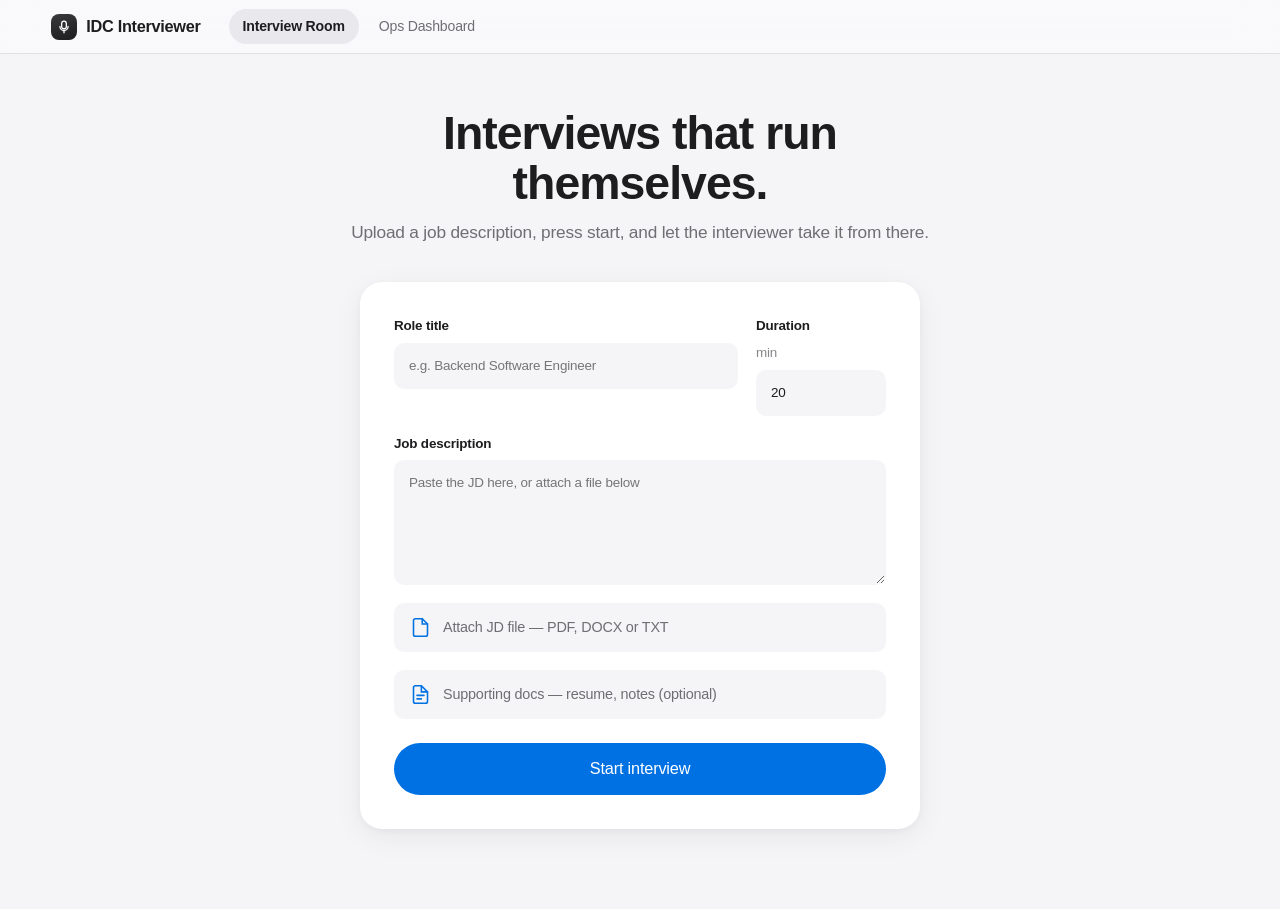
==== static/index.html @ 4713e6f6 "Initial commit: InterviewOS technical interviewing agent" ====
<!DOCTYPE html>
<html lang="en">
<head>
<meta charset="utf-8">
<meta name="viewport" content="width=device-width, initial-scale=1">
<title>IDC Interviewer — Interview Room</title>
<link rel="stylesheet" href="/static/theme.css?v=3">
<link rel="stylesheet" href="/static/call.css?v=1">
<style>
  main { display: flex; flex-direction: column; align-items: center; padding: clamp(28px, 6vh, 64px) 20px 80px; }

  /* ---------- setup ---------- */
  .hero { text-align: center; max-width: 640px; margin-bottom: 36px; }
  .hero h1 { margin-bottom: 12px; }
  .hero p { color: var(--text-2); font-size: 1.08rem; line-height: 1.5; }

  .card {
    width: 100%; max-width: 560px;
    background: var(--surface);
    border-radius: var(--radius-lg);
    box-shadow: var(--shadow-2);
    padding: 34px;
  }
  form { display: flex; flex-direction: column; gap: 18px; }
  label.field { display: flex; flex-direction: column; gap: 7px; font-size: .84rem; font-weight: 600; color: var(--text); }
  .field .hint { font-weight: 400; color: var(--text-3); }
  .field input[type="text"], .field input[type="number"], .field textarea {
    background: var(--fill); border: 1px solid transparent; border-radius: var(--radius-sm);
    color: var(--text); padding: 12px 14px; min-height: 46px; font-weight: 400;
    transition: background .2s var(--ease), border-color .2s var(--ease), box-shadow .2s var(--ease);
  }
  .field textarea { resize: vertical; }
  .field input:hover, .field textarea:hover { background: var(--fill-2); }
  .field input:focus, .field textarea:focus {
    background: var(--surface); border-color: var(--blue);
    box-shadow: 0 0 0 4px rgba(0, 113, 227, .14); outline: none;
  }
  .dropzone {
    display: flex; align-items: center; gap: 12px;
    border-radius: var(--radius-sm);
    padding: 14px 16px; cursor: pointer; color: var(--text-2); font-size: .9rem;
    background: var(--fill);
    transition: background .2s var(--ease);
  }
  .dropzone:hover, .dropzone.drag { background: var(--blue-soft); }
  .dropzone svg { flex: none; color: var(--blue); }
  .dropzone input { display: none; }
  .dropzone .files { color: var(--text); font-weight: 600; }
  .row { display: grid; grid-template-columns: 1fr 130px; gap: 18px; }
  @media (max-width: 480px) { .row { grid-template-columns: 1fr; } }
  #start { margin-top: 6px; }
</style>
</head>
<body>
  <header class="topnav">
    <a class="brand" href="/">
      <span class="mark">
        <svg width="14" height="14" viewBox="0 0 24 24" fill="none" stroke="currentColor" stroke-width="2.2" stroke-linecap="round" aria-hidden="true">
          <path d="M12 2a4 4 0 0 1 4 4v5a4 4 0 0 1-8 0V6a4 4 0 0 1 4-4z"/><path d="M5 11a7 7 0 0 0 14 0"/><path d="M12 18v4"/>
        </svg>
      </span>
      IDC Interviewer
    </a>
    <nav aria-label="Primary">
      <a href="/" class="active nav-guard" aria-current="page">Interview Room</a>
      <a href="/ops" class="nav-guard">Ops Dashboard</a>
    </nav>
    <div class="spacer"></div>
  </header>

  <main>
    <div class="hero" id="hero">
      <h1>Interviews that run themselves.</h1>
      <p>Upload a job description, press start, and let the interviewer take it from there.</p>
    </div>

    <section class="card" id="setup-card">
      <form id="setup">
        <div class="row">
          <label class="field">Role title
            <input type="text" name="role" placeholder="e.g. Backend Software Engineer" autocomplete="off">
          </label>
          <label class="field">Duration <span class="hint">min</span>
            <input type="number" name="duration_min" value="20" min="5" max="60">
          </label>
        </div>
        <label class="field">Job description
          <textarea name="jd_text" rows="5" placeholder="Paste the JD here, or attach a file below"></textarea>
        </label>
        <label class="dropzone" id="jd-drop">
          <svg width="21" height="21" viewBox="0 0 24 24" fill="none" stroke="currentColor" stroke-width="1.8" stroke-linecap="round" aria-hidden="true"><path d="M14 2H6a2 2 0 0 0-2 2v16a2 2 0 0 0 2 2h12a2 2 0 0 0 2-2V8z"/><path d="M14 2v6h6"/></svg>
          <span data-empty="Attach JD file — PDF, DOCX or TXT">Attach JD file — PDF, DOCX or TXT</span>
          <input type="file" name="jd_file" accept=".pdf,.docx,.txt,.md">
        </label>
        <label class="dropzone" id="docs-drop">
          <svg width="21" height="21" viewBox="0 0 24 24" fill="none" stroke="currentColor" stroke-width="1.8" stroke-linecap="round" aria-hidden="true"><path d="M13 2H6a2 2 0 0 0-2 2v16a2 2 0 0 0 2 2h12a2 2 0 0 0 2-2V9z"/><path d="M13 2v7h7"/><path d="M8 13h8M8 17h5"/></svg>
          <span data-empty="Supporting docs — resume, notes (optional)">Supporting docs — resume, notes (optional)</span>
          <input type="file" name="docs" accept=".pdf,.docx,.txt,.md" multiple>
        </label>
        <button id="start" type="submit" class="btn-primary">Start interview</button>
      </form>
    </section>

    <section id="call" hidden class="panel-open">
      <div class="callwrap">
        <div class="stage" id="stage">
          <div class="stage-status">
            <span class="dot" aria-hidden="true"></span>
            <span id="state" role="status" aria-live="polite">Connecting…</span>
            <span id="timer">00:00</span>
          </div>

          <div class="agent-visual">
            <div class="avatar-wrap">
              <div class="ring"></div>
              <div class="ring r2"></div>
              <div class="avatar" id="avatar">S</div>
            </div>
            <div class="agent-name">
              <b id="agent-name">Sarah</b>
              <span>AI Interviewer</span>
            </div>
          </div>

          <div class="captions" id="caption" aria-live="off"></div>

          <div class="self-tile" id="self-tile">
            <svg class="you-icon" width="38" height="38" viewBox="0 0 24 24" fill="none" stroke="currentColor" stroke-width="1.5" stroke-linecap="round" aria-hidden="true">
              <circle cx="12" cy="8" r="4"/><path d="M4 21c0-4 3.6-6.5 8-6.5s8 2.5 8 6.5"/>
            </svg>
            <svg class="mute-x" width="14" height="14" viewBox="0 0 24 24" fill="none" stroke="currentColor" stroke-width="2.2" stroke-linecap="round" aria-hidden="true"><path d="M2 2l20 20"/><path d="M12 2a4 4 0 0 1 4 4v5"/><path d="M5 11a7 7 0 0 0 11.4 5.4M12 18v4"/></svg>
            <span class="tag">You</span>
            <div class="mic-meter" id="mic-meter" aria-hidden="true"><i></i><i></i><i></i></div>
          </div>

          <div class="controlbar">
            <button class="rbtn" id="mute" aria-pressed="false" aria-label="Mute microphone">
              <svg class="on" width="20" height="20" viewBox="0 0 24 24" fill="none" stroke="currentColor" stroke-width="1.9" stroke-linecap="round" aria-hidden="true"><path d="M12 2a4 4 0 0 1 4 4v5a4 4 0 0 1-8 0V6a4 4 0 0 1 4-4z"/><path d="M5 11a7 7 0 0 0 14 0"/><path d="M12 18v4"/></svg>
              <svg class="off" width="20" height="20" viewBox="0 0 24 24" fill="none" stroke="currentColor" stroke-width="1.9" stroke-linecap="round" aria-hidden="true"><path d="M2 2l20 20"/><path d="M12 2a4 4 0 0 1 4 4v5"/><path d="M5 11a7 7 0 0 0 11.4 5.4M12 18v4"/></svg>
              <small>Mute</small>
            </button>
            <button class="rbtn active" id="panel-toggle" aria-pressed="true" aria-label="Toggle transcript panel">
              <svg width="19" height="19" viewBox="0 0 24 24" fill="none" stroke="currentColor" stroke-width="1.9" stroke-linecap="round" aria-hidden="true"><path d="M21 15a2 2 0 0 1-2 2H7l-4 4V5a2 2 0 0 1 2-2h14a2 2 0 0 1 2 2z"/></svg>
              <small>Transcript</small>
            </button>
            <button class="rbtn hangup" id="end-call" aria-label="End interview">
              <svg width="21" height="21" viewBox="0 0 24 24" fill="currentColor" aria-hidden="true"><path d="M12 9c-1.6 0-3.15.25-4.6.72v3.1c0 .4-.23.74-.56.9-.98.49-1.87 1.12-2.67 1.85-.18.18-.43.28-.7.28-.28 0-.53-.11-.71-.29L.29 13.08c-.18-.17-.29-.42-.29-.7 0-.28.11-.53.29-.71C3.34 8.78 7.46 7 12 7s8.66 1.78 11.71 4.67c.18.18.29.43.29.71 0 .28-.11.53-.29.7l-2.47 2.48c-.18.18-.43.29-.71.29-.27 0-.52-.1-.7-.28-.8-.73-1.69-1.36-2.67-1.85-.33-.16-.56-.5-.56-.9v-3.1C15.15 9.25 13.6 9 12 9z"/></svg>
              <small>End</small>
            </button>
          </div>
        </div>

        <aside class="panel" aria-label="Conversation transcript">
          <header>
            <span>Transcript</span>
            <span class="live">LIVE</span>
          </header>
          <div id="log"></div>
        </aside>
      </div>
    </section>

    <section class="card" id="done" hidden>
      <svg width="54" height="54" viewBox="0 0 24 24" fill="none" stroke="var(--green)" stroke-width="1.5" stroke-linecap="round" aria-hidden="true" style="margin-bottom: 14px;">
        <circle cx="12" cy="12" r="10"/><path d="M8 12.5l2.5 2.5L16 9.5"/>
      </svg>
      <h1 id="done-title">Interview complete</h1>
      <p id="done-sub" style="margin-bottom: 26px;">Thanks for your time — the team will review the conversation and follow up by email.</p>
      <button class="btn-primary" onclick="location.reload()" style="width: 100%;">Start a new interview</button>
    </section>
  </main>

  <script src="/static/call.js?v=2"></script>
  <script src="/static/app.js?v=4"></script>
</body>
</html>
---- static/theme.css ----
/* IDC Interviewer — Apple-inspired design language.
   SF Pro (system stack) · #F5F5F7 canvas · hairlines · one blue accent */

:root {
  color-scheme: light;
  --bg: #f5f5f7;
  --surface: #ffffff;
  --fill: #f5f5f7;            /* input & control fill */
  --fill-2: #e8e8ed;          /* pressed / active fill */
  --hairline: rgba(0, 0, 0, .1);
  --text: #1d1d1f;
  --text-2: #6e6e73;
  --text-3: #86868b;
  --blue: #0071e3;
  --blue-hover: #0077ed;
  --blue-soft: #eaf3fe;
  --green: #34c759;
  --green-deep: #248a3d;
  --orange: #ff9500;
  --orange-deep: #c93400;
  --red: #ff3b30;
  --red-deep: #d70015;
  --radius-sm: 10px;
  --radius: 14px;
  --radius-lg: 22px;
  --shadow-1: 0 1px 3px rgba(0, 0, 0, .04), 0 1px 2px rgba(0, 0, 0, .03);
  --shadow-2: 0 8px 30px rgba(0, 0, 0, .06), 0 2px 6px rgba(0, 0, 0, .04);
  --shadow-3: 0 20px 60px rgba(0, 0, 0, .1), 0 4px 12px rgba(0, 0, 0, .05);
  --ease: cubic-bezier(.32, .72, 0, 1);
  --font: -apple-system, BlinkMacSystemFont, "SF Pro Text", "SF Pro Display",
          "Segoe UI", Roboto, "Helvetica Neue", sans-serif;
}

* { box-sizing: border-box; margin: 0; }

html { scroll-behavior: smooth; }

body {
  font-family: var(--font);
  background: var(--bg);
  color: var(--text);
  min-height: 100dvh;
  font-size: 17px;
  line-height: 1.47;
  letter-spacing: -.011em;
  -webkit-font-smoothing: antialiased;
  text-rendering: optimizeLegibility;
}

h1 { font-size: clamp(2rem, 4.5vw, 2.9rem); font-weight: 700; letter-spacing: -.021em; line-height: 1.08; }
h2 { font-weight: 700; letter-spacing: -.018em; }

button { font: inherit; cursor: pointer; letter-spacing: inherit; }
input, textarea, select { font: inherit; letter-spacing: inherit; }

:focus-visible { outline: 3px solid rgba(0, 113, 227, .45); outline-offset: 2px; border-radius: 6px; }

[hidden] { display: none !important; }

/* ---------- frosted top navigation ---------- */
.topnav {
  display: flex; align-items: center; gap: 28px;
  padding: 0 max(22px, 4vw);
  height: 54px;
  background: rgba(251, 251, 253, .82);
  backdrop-filter: saturate(1.8) blur(20px);
  -webkit-backdrop-filter: saturate(1.8) blur(20px);
  border-bottom: .5px solid var(--hairline);
  position: sticky; top: 0; z-index: 100;
}
.topnav .brand {
  display: flex; align-items: center; gap: 9px;
  font-size: 1.02rem; font-weight: 700; letter-spacing: -.018em;
  color: var(--text); text-decoration: none;
}
.topnav .brand .mark {
  width: 26px; height: 26px; border-radius: 8px;
  display: grid; place-items: center;
  background: linear-gradient(160deg, #3a3a3c, #1d1d1f);
  color: #fff;
}
.topnav nav { display: flex; gap: 6px; }
.topnav nav a {
  display: inline-flex; align-items: center; gap: 7px;
  padding: 7px 14px; border-radius: 999px;
  color: var(--text-2); text-decoration: none; font-weight: 500; font-size: .88rem;
  transition: color .2s var(--ease), background .2s var(--ease);
}
.topnav nav a:hover { color: var(--text); background: rgba(0, 0, 0, .045); }
.topnav nav a.active { color: var(--text); background: var(--fill-2); font-weight: 600; }
.topnav .spacer { flex: 1; }

/* ---------- badges ---------- */
.badge {
  display: inline-flex; align-items: center; gap: 6px;
  font-size: .74rem; font-weight: 600;
  padding: 4px 11px; border-radius: 999px;
  background: var(--fill-2); color: var(--text-2);
}
.badge::before { content: ""; width: 6px; height: 6px; border-radius: 50%; background: currentColor; }
.badge.live { color: var(--green-deep); background: rgba(52, 199, 89, .14); }
.badge.completed { color: var(--blue); background: var(--blue-soft); }
.badge.disconnected { color: var(--orange-deep); background: rgba(255, 149, 0, .14); }
.badge.created { color: var(--text-3); }

/* ---------- buttons ---------- */
.btn-primary {
  display: inline-flex; align-items: center; justify-content: center; gap: 8px;
  background: var(--blue); color: #fff;
  font-weight: 500; font-size: 1.02rem;
  border: 0; border-radius: 980px; padding: 14px 26px; min-height: 50px;
  transition: background .2s var(--ease), transform .15s var(--ease);
}
.btn-primary:hover { background: var(--blue-hover); }
.btn-primary:active { transform: scale(.97); }
.btn-primary:disabled { opacity: .45; cursor: default; }

@media (prefers-reduced-motion: reduce) {
  *, *::before, *::after { animation-duration: .01ms !important; transition-duration: .01ms !important; }
}
---- static/call.css ----
/* Shared call-screen styles — used by index.html (internal test room) and
   join.html (candidate link). Keep this file the single source of truth for
   the call UI so both stay visually identical. */

#call { width: 100%; max-width: 1220px; }
#call[hidden] { display: none; }
.callwrap { display: grid; grid-template-columns: 1fr; gap: 18px; }
#call.panel-open .callwrap { grid-template-columns: 1fr 360px; }
@media (max-width: 980px) { #call.panel-open .callwrap { grid-template-columns: 1fr; } }

.stage {
  position: relative; overflow: hidden;
  border-radius: var(--radius-lg);
  background:
    radial-gradient(900px 480px at 50% -14%, #fdfdfe 0%, transparent 60%),
    linear-gradient(180deg, #fbfbfd 0%, #eef0f4 100%);
  box-shadow: var(--shadow-2);
  min-height: min(68vh, 660px);
  display: grid; place-items: center;
}

.agent-visual { display: flex; flex-direction: column; align-items: center; gap: 18px; transform: translateY(-44px); }
.avatar-wrap { position: relative; width: 200px; height: 200px; display: grid; place-items: center; }
.ring { position: absolute; inset: 0; border-radius: 50%; border: 1.5px solid transparent; }
.ring.r2 { inset: -18px; }
.avatar {
  width: 136px; height: 136px; border-radius: 50%;
  display: grid; place-items: center;
  font-size: 3.2rem; font-weight: 600; letter-spacing: -.02em; color: #fff; user-select: none;
  background: linear-gradient(165deg, #5ac8fa 0%, #0071e3 55%, #004fa3 100%);
  box-shadow: 0 18px 50px rgba(0, 90, 180, .35), inset 0 1px 1px rgba(255,255,255,.4);
  transition: box-shadow .5s var(--ease), transform .5s var(--ease);
}
.speaking .avatar { box-shadow: 0 22px 70px rgba(0, 113, 227, .5), inset 0 1px 1px rgba(255,255,255,.4); }
.speaking .ring { border-color: rgba(0, 113, 227, .35); animation: ripple 1.6s var(--ease) infinite; }
.speaking .ring.r2 { animation-delay: .4s; }
.thinking .avatar { animation: breathe 1.2s ease-in-out infinite alternate; }
.listening .avatar { box-shadow: 0 18px 50px rgba(36, 138, 61, .28), inset 0 1px 1px rgba(255,255,255,.4); }
@keyframes breathe { to { transform: scale(1.04); } }
@keyframes ripple { from { transform: scale(.84); opacity: 1; } to { transform: scale(1.2); opacity: 0; } }

.agent-name { display: flex; flex-direction: column; align-items: center; gap: 2px; }
.agent-name b { font-size: 1.35rem; font-weight: 700; letter-spacing: -.02em; }
.agent-name span { font-size: .84rem; color: var(--text-3); font-weight: 500; }

.stage-status {
  position: absolute; top: 16px; left: 16px;
  display: inline-flex; align-items: center; gap: 8px;
  background: rgba(255, 255, 255, .72);
  backdrop-filter: saturate(1.8) blur(16px);
  -webkit-backdrop-filter: saturate(1.8) blur(16px);
  border-radius: 999px;
  padding: 8px 15px; font-size: .82rem; color: var(--text-2); font-weight: 500;
  box-shadow: var(--shadow-1);
}
.stage-status .dot { width: 8px; height: 8px; border-radius: 50%; background: #c7c7cc; transition: background .3s; }
.listening .stage-status .dot { background: var(--green); }
.speaking  .stage-status .dot { background: var(--blue); animation: blink 1.2s infinite alternate; }
.thinking  .stage-status .dot { background: var(--orange); animation: blink .7s infinite alternate; }
@keyframes blink { to { opacity: .35; } }
.stage-status #timer { margin-left: 4px; padding-left: 13px; border-left: .5px solid var(--hairline); font-variant-numeric: tabular-nums; font-size: .8rem; color: var(--text-3); }

.captions {
  position: absolute; bottom: 108px; left: 50%; transform: translateX(-50%) translateY(6px);
  max-width: min(76%, 620px); text-align: center;
  background: rgba(28, 28, 30, .82); color: #f5f5f7;
  backdrop-filter: blur(10px); -webkit-backdrop-filter: blur(10px);
  border-radius: 14px; padding: 11px 20px;
  font-size: .98rem; line-height: 1.45; font-weight: 450;
  opacity: 0; transition: opacity .3s var(--ease), transform .3s var(--ease);
  pointer-events: none;
}
.captions.show { opacity: 1; transform: translateX(-50%) translateY(0); }

.self-tile {
  position: absolute; right: 16px; bottom: 108px;
  width: 150px; height: 100px; border-radius: 16px;
  background: rgba(255, 255, 255, .68);
  backdrop-filter: saturate(1.8) blur(16px);
  -webkit-backdrop-filter: saturate(1.8) blur(16px);
  box-shadow: var(--shadow-2);
  display: grid; place-items: center;
  transition: transform .25s var(--ease);
}
.self-tile:hover { transform: scale(1.02); }
.self-tile .you-icon { color: #aeaeb2; }
.self-tile .tag {
  position: absolute; left: 10px; bottom: 7px;
  font-size: .72rem; font-weight: 600; color: var(--text-2);
}
.mic-meter { position: absolute; right: 10px; bottom: 8px; display: flex; align-items: flex-end; gap: 2.5px; height: 16px; }
.mic-meter i {
  width: 3.5px; border-radius: 2px; background: var(--green);
  height: calc(3px + var(--lvl, 0) * 13px);
  transition: height .09s linear;
}
.mic-meter i:nth-child(2) { height: calc(3px + var(--lvl, 0) * 16px); }
.mic-meter i:nth-child(3) { height: calc(3px + var(--lvl, 0) * 10px); }
.self-tile.muted .mic-meter i { background: var(--red); height: 3px; }
.self-tile .mute-x { position: absolute; top: 9px; right: 9px; color: var(--red); display: none; }
.self-tile.muted .mute-x { display: block; }

.controlbar {
  position: absolute; bottom: 18px; left: 50%; transform: translateX(-50%);
  display: flex; align-items: center; gap: 14px;
  background: rgba(255, 255, 255, .72);
  backdrop-filter: saturate(1.8) blur(20px);
  -webkit-backdrop-filter: saturate(1.8) blur(20px);
  border-radius: 999px;
  padding: 10px 14px;
  box-shadow: var(--shadow-2);
}
.rbtn {
  width: 50px; height: 50px; border-radius: 50%;
  display: grid; place-items: center;
  background: rgba(120, 120, 128, .14); border: 0; color: var(--text);
  transition: background .2s var(--ease), transform .18s var(--ease);
  position: relative;
}
.rbtn:hover { background: rgba(120, 120, 128, .22); }
.rbtn:active { transform: scale(.92); }
.rbtn .off { display: none; }
.rbtn.muted { background: var(--red); color: #fff; }
.rbtn.muted:hover { background: #ff453a; }
.rbtn.muted .on { display: none; }
.rbtn.muted .off { display: block; }
.rbtn.active { background: var(--text); color: #fff; }
.rbtn.hangup { background: var(--red); color: #fff; }
.rbtn.hangup:hover { background: #ff453a; }
.rbtn small {
  position: absolute; top: calc(100% + 7px); left: 50%; transform: translateX(-50%) scale(.9);
  font-size: .68rem; font-weight: 600; color: var(--text-2); white-space: nowrap; pointer-events: none;
  background: rgba(255,255,255,.85); padding: 3px 9px; border-radius: 999px; box-shadow: var(--shadow-1);
  opacity: 0; transition: opacity .2s var(--ease), transform .2s var(--ease);
}
.rbtn:hover small { opacity: 1; transform: translateX(-50%) scale(1); }

/* ---------- transcript panel (iMessage) ---------- */
.panel {
  display: none;
  background: var(--surface);
  border-radius: var(--radius-lg);
  box-shadow: var(--shadow-2);
  flex-direction: column; min-height: 0; max-height: min(68vh, 660px);
}
#call.panel-open .panel { display: flex; }
.panel > header {
  display: flex; align-items: center; justify-content: space-between;
  padding: 16px 20px; border-bottom: .5px solid var(--hairline);
  font-weight: 700; font-size: .98rem; letter-spacing: -.014em;
}
.panel > header .live { display: inline-flex; align-items: center; gap: 6px; font-size: .7rem; font-weight: 700; color: var(--green-deep); letter-spacing: .04em; }
.panel > header .live::before { content: ""; width: 7px; height: 7px; border-radius: 50%; background: var(--green); animation: blink 1.4s infinite alternate; }
#log { flex: 1; overflow-y: auto; padding: 18px; display: flex; flex-direction: column; gap: 4px; }
.msg { max-width: 86%; padding: 9px 14px; border-radius: 19px; font-size: .92rem; line-height: 1.42; margin-bottom: 8px; }
.msg.agent { background: #e9e9eb; color: var(--text); align-self: flex-start; border-bottom-left-radius: 6px; }
.msg.user { background: var(--blue); color: #fff; align-self: flex-end; border-bottom-right-radius: 6px; }
.msg .who { display: block; font-size: .64rem; font-weight: 700; letter-spacing: .05em; text-transform: uppercase; opacity: .55; margin-bottom: 2px; }

/* ---------- done ---------- */
#done { text-align: center; }
#done h1 { font-size: 1.7rem; margin-bottom: 8px; }
#done p { color: var(--text-2); }

@media (max-width: 980px) {
  .stage { min-height: 56vh; }
  #call.panel-open .panel { max-height: 34vh; }
  .self-tile { width: 118px; height: 80px; }
}
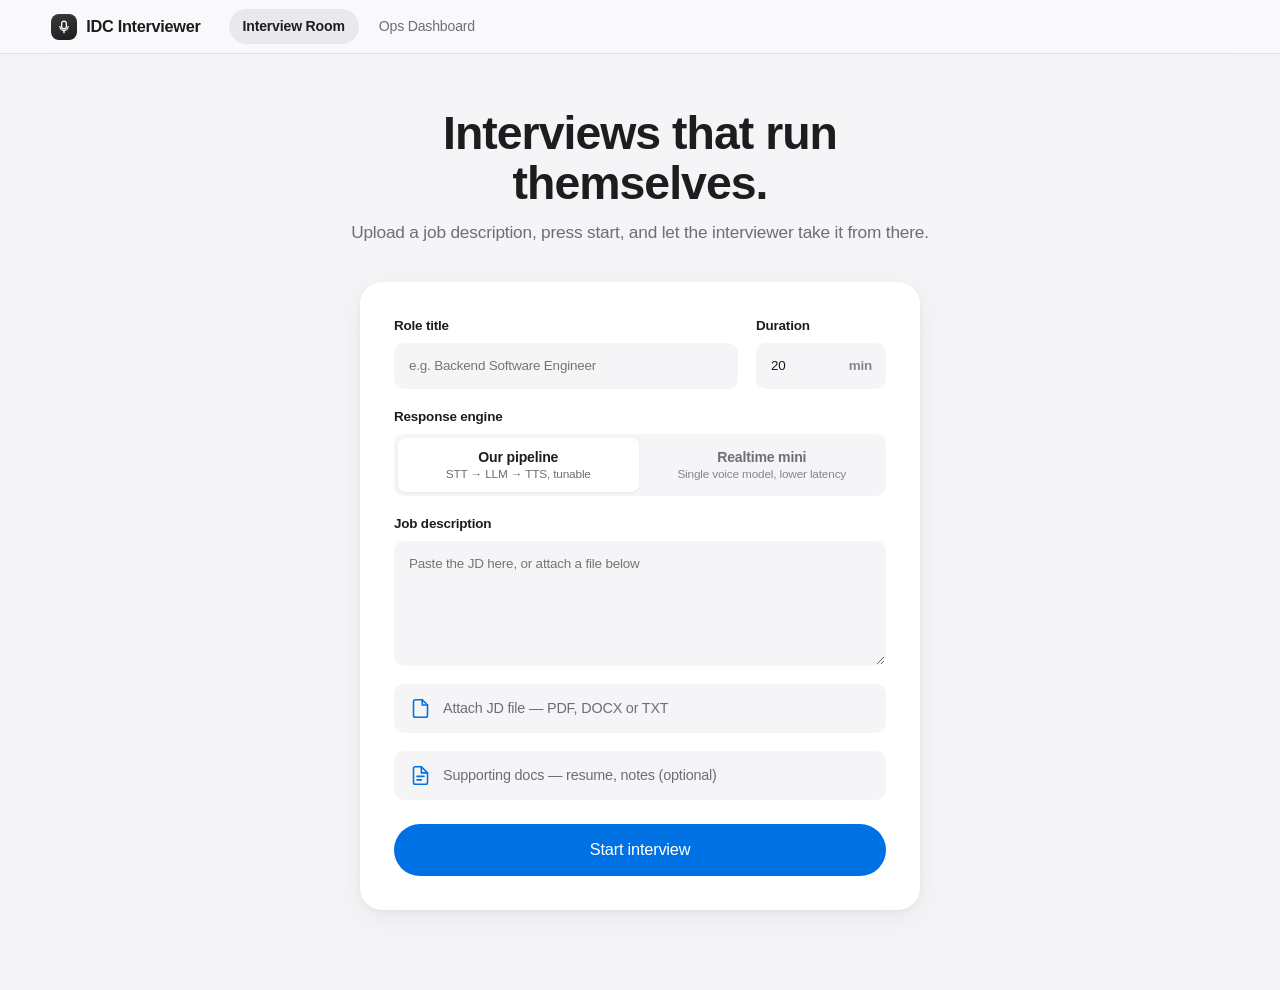
==== commit 689570bf: "Add stepped welcome flows, per-session response engine choice, and repo cleanup - Candidate join and" ====
--- a/static/index.html
+++ b/static/index.html
@@ -4,7 +4,7 @@
 <meta charset="utf-8">
 <meta name="viewport" content="width=device-width, initial-scale=1">
 <title>IDC Interviewer — Interview Room</title>
-<link rel="stylesheet" href="/static/theme.css?v=3">
+<link rel="stylesheet" href="/static/theme.css?v=6">
 <link rel="stylesheet" href="/static/call.css?v=1">
 <style>
   main { display: flex; flex-direction: column; align-items: center; padding: clamp(28px, 6vh, 64px) 20px 80px; }
@@ -22,7 +22,7 @@
     padding: 34px;
   }
   form { display: flex; flex-direction: column; gap: 18px; }
-  label.field { display: flex; flex-direction: column; gap: 7px; font-size: .84rem; font-weight: 600; color: var(--text); }
+  .field { display: flex; flex-direction: column; gap: 7px; font-size: .84rem; font-weight: 600; color: var(--text); }
   .field .hint { font-weight: 400; color: var(--text-3); }
   .field input[type="text"], .field input[type="number"], .field textarea {
     background: var(--fill); border: 1px solid transparent; border-radius: var(--radius-sm);
@@ -49,6 +49,15 @@
   .row { display: grid; grid-template-columns: 1fr 130px; gap: 18px; }
   @media (max-width: 480px) { .row { grid-template-columns: 1fr; } }
   #start { margin-top: 6px; }
+
+  /* unit suffix lives inside the input, not the label, so label rows in a
+     .row grid always stay single-line and align across columns */
+  .input-suffix { position: relative; }
+  .input-suffix input { width: 100%; padding-right: 42px; }
+  .input-suffix span {
+    position: absolute; right: 14px; top: 50%; transform: translateY(-50%);
+    color: var(--text-3); font-size: .84rem; pointer-events: none;
+  }
 </style>
 </head>
 <body>
@@ -80,9 +89,21 @@
           <label class="field">Role title
             <input type="text" name="role" placeholder="e.g. Backend Software Engineer" autocomplete="off">
           </label>
-          <label class="field">Duration <span class="hint">min</span>
-            <input type="number" name="duration_min" value="20" min="5" max="60">
+          <label class="field">Duration
+            <div class="input-suffix">
+              <input type="number" name="duration_min" value="20" min="5" max="60">
+              <span>min</span>
+            </div>
           </label>
+        </div>
+        <div class="field">
+          <span>Response engine</span>
+          <div class="segmented" role="radiogroup" aria-label="Response engine">
+            <input type="radio" name="provider" value="pipeline" id="eng-pipeline" checked>
+            <label for="eng-pipeline"><b>Our pipeline</b><small>STT → LLM → TTS, tunable</small></label>
+            <input type="radio" name="provider" value="realtime" id="eng-realtime">
+            <label for="eng-realtime"><b>Realtime mini</b><small>Single voice model, lower latency</small></label>
+          </div>
         </div>
         <label class="field">Job description
           <textarea name="jd_text" rows="5" placeholder="Paste the JD here, or attach a file below"></textarea>
@@ -171,6 +192,6 @@
   </main>
 
   <script src="/static/call.js?v=2"></script>
-  <script src="/static/app.js?v=4"></script>
+  <script src="/static/app.js?v=5"></script>
 </body>
 </html>
--- a/static/theme.css
+++ b/static/theme.css
@@ -115,6 +115,69 @@
 .btn-primary:active { transform: scale(.97); }
 .btn-primary:disabled { opacity: .45; cursor: default; }
 
+.btn-secondary {
+  display: inline-flex; align-items: center; justify-content: center; gap: 8px;
+  background: var(--fill-2); color: var(--text);
+  font-weight: 500; font-size: .96rem;
+  border: 0; border-radius: 980px; padding: 13px 22px; min-height: 46px;
+  transition: background .2s var(--ease), transform .15s var(--ease);
+}
+.btn-secondary:hover { background: #dedee3; }
+.btn-secondary:active { transform: scale(.97); }
+.btn-secondary:disabled { opacity: .45; cursor: default; }
+
+/* ---------- wizard / stepped flows (Setup Assistant style) ----------
+   Shared by the candidate join flow and the ops "new interview" creator.
+   Structure: .wizard > .step-dots + one .step-panel per step (others [hidden]),
+   each panel optionally ending in .wizard-actions for Back/Continue. */
+.wizard { width: 100%; }
+.step-dots {
+  display: flex; align-items: center; justify-content: center; gap: 7px;
+  margin-bottom: 28px;
+}
+.step-dots .d {
+  width: 6px; height: 6px; border-radius: 50%;
+  background: var(--fill-2);
+  transition: background .3s var(--ease), transform .3s var(--ease), width .3s var(--ease);
+}
+.step-dots .d.active { background: var(--blue); width: 18px; border-radius: 3px; }
+.step-dots .d.done { background: var(--blue); opacity: .5; }
+
+.step-panel { animation: step-in .38s var(--ease); }
+@keyframes step-in {
+  from { opacity: 0; transform: translateY(10px); }
+  to { opacity: 1; transform: translateY(0); }
+}
+.step-panel.back { animation-name: step-in-back; }
+@keyframes step-in-back {
+  from { opacity: 0; transform: translateY(-10px); }
+  to { opacity: 1; transform: translateY(0); }
+}
+
+.wizard-actions { display: flex; gap: 10px; margin-top: 8px; }
+.wizard-actions .btn-primary { flex: 1; }
+.wizard-actions .btn-secondary { flex: none; }
+
+/* ---------- segmented control (engine / mode pickers) ----------
+   Markup: .segmented > (input[type=radio] + label)*, one pair per option.
+   Label content: <b>Title</b><small>Subtitle</small> for a two-line option. */
+.segmented {
+  display: flex; gap: 3px;
+  background: var(--fill); border-radius: var(--radius-sm); padding: 4px;
+}
+.segmented input { position: absolute; opacity: 0; pointer-events: none; }
+.segmented label {
+  flex: 1; text-align: center; cursor: pointer;
+  padding: 10px 12px; border-radius: 8px;
+  color: var(--text-2);
+  transition: background .2s var(--ease), color .2s var(--ease), box-shadow .2s var(--ease);
+}
+.segmented label b { display: block; font-size: .88rem; font-weight: 600; line-height: 1.3; }
+.segmented label small { display: block; font-size: .74rem; font-weight: 400; color: var(--text-3); margin-top: 1px; line-height: 1.3; }
+.segmented input:checked + label { background: var(--surface); color: var(--text); box-shadow: var(--shadow-1); }
+.segmented input:checked + label small { color: var(--text-2); }
+.segmented input:focus-visible + label { outline: 3px solid rgba(0, 113, 227, .45); outline-offset: 1px; }
+
 @media (prefers-reduced-motion: reduce) {
   *, *::before, *::after { animation-duration: .01ms !important; transition-duration: .01ms !important; }
 }
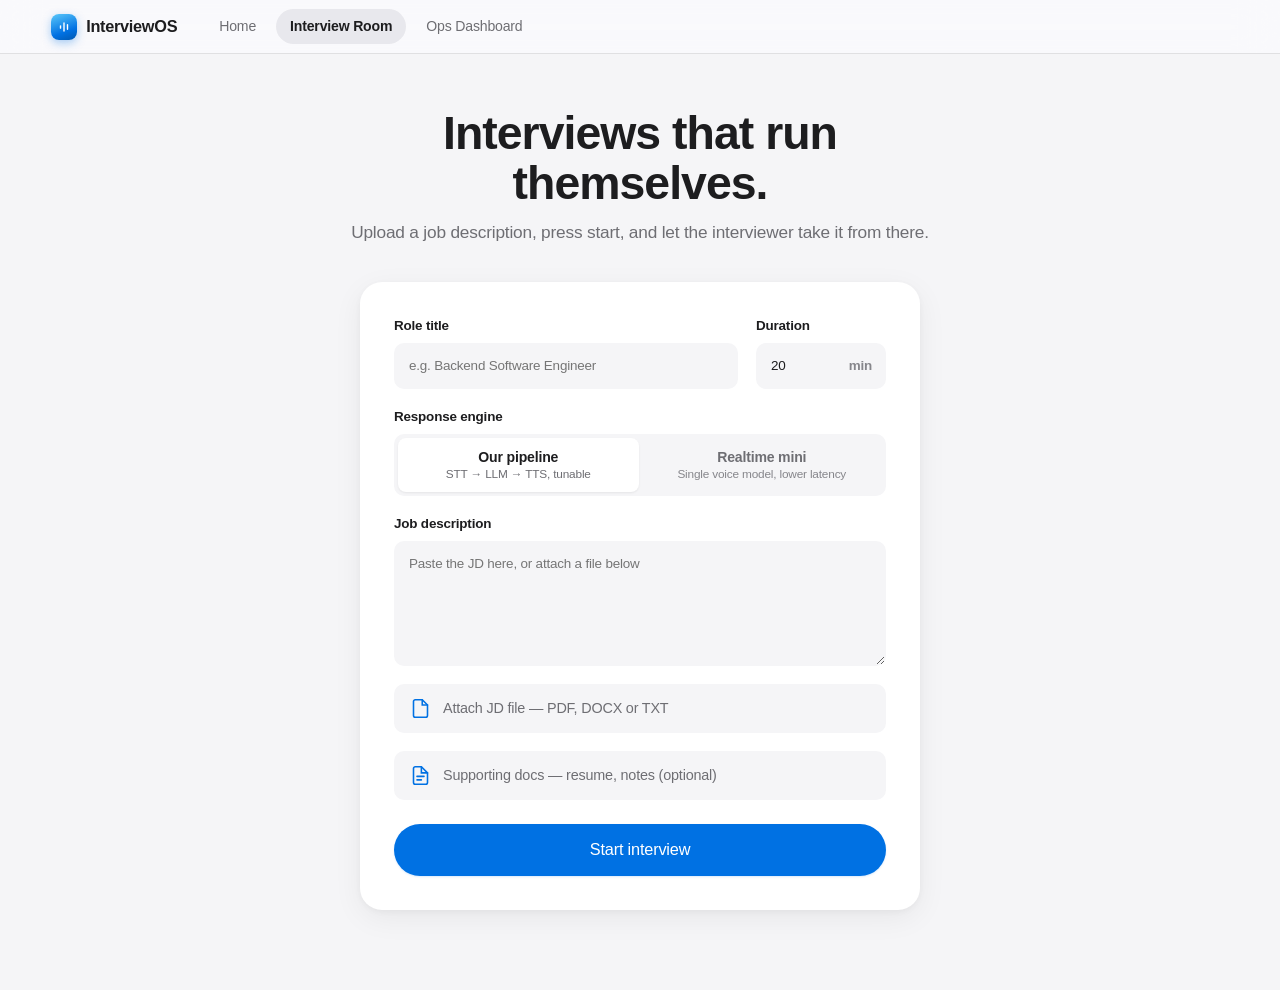
==== commit b20838fe: "Add login/session auth, team management, and a full UX/branding polish pass - Local account auth: se" ====
--- a/static/index.html
+++ b/static/index.html
@@ -3,8 +3,9 @@
 <head>
 <meta charset="utf-8">
 <meta name="viewport" content="width=device-width, initial-scale=1">
-<title>IDC Interviewer — Interview Room</title>
-<link rel="stylesheet" href="/static/theme.css?v=6">
+<link rel="icon" type="image/svg+xml" href="/static/favicon.svg">
+<title>InterviewOS — Interview Room</title>
+<link rel="stylesheet" href="/static/theme.css?v=9">
 <link rel="stylesheet" href="/static/call.css?v=1">
 <style>
   main { display: flex; flex-direction: column; align-items: center; padding: clamp(28px, 6vh, 64px) 20px 80px; }
@@ -62,19 +63,26 @@
 </head>
 <body>
   <header class="topnav">
-    <a class="brand" href="/">
+    <a class="brand" href="/welcome">
       <span class="mark">
-        <svg width="14" height="14" viewBox="0 0 24 24" fill="none" stroke="currentColor" stroke-width="2.2" stroke-linecap="round" aria-hidden="true">
-          <path d="M12 2a4 4 0 0 1 4 4v5a4 4 0 0 1-8 0V6a4 4 0 0 1 4-4z"/><path d="M5 11a7 7 0 0 0 14 0"/><path d="M12 18v4"/>
+        <svg width="14" height="14" viewBox="0 0 24 24" fill="none" stroke="currentColor" stroke-width="2.4" stroke-linecap="round" aria-hidden="true">
+          <path d="M6 10v4"/><path d="M12 5v14"/><path d="M18 8v8"/>
         </svg>
       </span>
-      IDC Interviewer
+      InterviewOS
     </a>
     <nav aria-label="Primary">
-      <a href="/" class="active nav-guard" aria-current="page">Interview Room</a>
+      <a href="/welcome" class="nav-guard">Home</a>
+      <a href="/test-room" class="active nav-guard" aria-current="page">Interview Room</a>
       <a href="/ops" class="nav-guard">Ops Dashboard</a>
+      <a href="/team" class="nav-guard" id="nav-team" hidden>Manage Team</a>
     </nav>
     <div class="spacer"></div>
+    <div class="user-chip" id="user-chip" hidden>
+      <span class="av" id="chip-av"></span>
+      <span class="name" id="chip-name"></span>
+      <button class="logout" id="logout-btn" type="button">Log out</button>
+    </div>
   </header>
 
   <main>
@@ -83,7 +91,7 @@
       <p>Upload a job description, press start, and let the interviewer take it from there.</p>
     </div>
 
-    <section class="card" id="setup-card">
+    <section class="card step-panel" id="setup-card">
       <form id="setup">
         <div class="row">
           <label class="field">Role title
@@ -181,8 +189,8 @@
       </div>
     </section>
 
-    <section class="card" id="done" hidden>
-      <svg width="54" height="54" viewBox="0 0 24 24" fill="none" stroke="var(--green)" stroke-width="1.5" stroke-linecap="round" aria-hidden="true" style="margin-bottom: 14px;">
+    <section class="card step-panel" id="done" hidden>
+      <svg width="54" height="54" viewBox="0 0 24 24" fill="none" stroke="var(--green)" stroke-width="1.5" stroke-linecap="round" aria-hidden="true" style="margin-bottom: 14px; animation: pop-in .5s var(--ease);">
         <circle cx="12" cy="12" r="10"/><path d="M8 12.5l2.5 2.5L16 9.5"/>
       </svg>
       <h1 id="done-title">Interview complete</h1>
@@ -192,6 +200,6 @@
   </main>
 
   <script src="/static/call.js?v=2"></script>
-  <script src="/static/app.js?v=5"></script>
+  <script src="/static/app.js?v=7"></script>
 </body>
 </html>
--- a/static/theme.css
+++ b/static/theme.css
@@ -76,8 +76,14 @@
 .topnav .brand .mark {
   width: 26px; height: 26px; border-radius: 8px;
   display: grid; place-items: center;
-  background: linear-gradient(160deg, #3a3a3c, #1d1d1f);
+  background: linear-gradient(160deg, #5ac8fa 0%, #0071e3 65%, #0058b0 100%);
+  box-shadow: 0 3px 10px rgba(0, 113, 227, .35);
   color: #fff;
+}
+.topnav .brand .mark svg { animation: mark-breathe 3.2s ease-in-out infinite; }
+@keyframes mark-breathe {
+  0%, 100% { transform: scaleY(1); }
+  50% { transform: scaleY(.82); }
 }
 .topnav nav { display: flex; gap: 6px; }
 .topnav nav a {
@@ -86,7 +92,7 @@
   color: var(--text-2); text-decoration: none; font-weight: 500; font-size: .88rem;
   transition: color .2s var(--ease), background .2s var(--ease);
 }
-.topnav nav a:hover { color: var(--text); background: rgba(0, 0, 0, .045); }
+.topnav nav a:hover { color: var(--text); background: rgba(0, 0, 0, .045); transform: translateY(-1px); }
 .topnav nav a.active { color: var(--text); background: var(--fill-2); font-weight: 600; }
 .topnav .spacer { flex: 1; }
 
@@ -109,21 +115,23 @@
   background: var(--blue); color: #fff;
   font-weight: 500; font-size: 1.02rem;
   border: 0; border-radius: 980px; padding: 14px 26px; min-height: 50px;
-  transition: background .2s var(--ease), transform .15s var(--ease);
-}
-.btn-primary:hover { background: var(--blue-hover); }
-.btn-primary:active { transform: scale(.97); }
+  box-shadow: 0 1px 2px rgba(0, 113, 227, .15);
+  transition: background .2s var(--ease), transform .15s var(--ease), box-shadow .2s var(--ease);
+}
+.btn-primary:hover:not(:disabled) { background: var(--blue-hover); transform: translateY(-1px); box-shadow: 0 8px 20px rgba(0, 113, 227, .3); }
+.btn-primary:active:not(:disabled) { transform: scale(.97); box-shadow: 0 1px 2px rgba(0, 113, 227, .15); }
 .btn-primary:disabled { opacity: .45; cursor: default; }
+.btn-primary.success { background: var(--green-deep); }
 
 .btn-secondary {
   display: inline-flex; align-items: center; justify-content: center; gap: 8px;
   background: var(--fill-2); color: var(--text);
   font-weight: 500; font-size: .96rem;
   border: 0; border-radius: 980px; padding: 13px 22px; min-height: 46px;
-  transition: background .2s var(--ease), transform .15s var(--ease);
-}
-.btn-secondary:hover { background: #dedee3; }
-.btn-secondary:active { transform: scale(.97); }
+  transition: background .2s var(--ease), transform .15s var(--ease), box-shadow .2s var(--ease);
+}
+.btn-secondary:hover:not(:disabled) { background: #dedee3; transform: translateY(-1px); box-shadow: var(--shadow-1); }
+.btn-secondary:active:not(:disabled) { transform: scale(.97); box-shadow: none; }
 .btn-secondary:disabled { opacity: .45; cursor: default; }
 
 /* ---------- wizard / stepped flows (Setup Assistant style) ----------
@@ -178,6 +186,165 @@
 .segmented input:checked + label small { color: var(--text-2); }
 .segmented input:focus-visible + label { outline: 3px solid rgba(0, 113, 227, .45); outline-offset: 1px; }
 
+/* ---------- stat tiles (ops dashboard sidebar + welcome home) ---------- */
+.stats { display: grid; grid-template-columns: repeat(3, 1fr); gap: 12px; }
+.stat {
+  border-radius: var(--radius);
+  padding: 15px 16px 13px;
+  background: var(--surface);
+  box-shadow: var(--shadow-1);
+  transition: transform .25s var(--ease), box-shadow .25s var(--ease);
+  animation: step-in .4s var(--ease) both;
+}
+.stat:nth-child(2) { animation-delay: .05s; }
+.stat:nth-child(3) { animation-delay: .1s; }
+.stat:hover { transform: translateY(-2px); box-shadow: var(--shadow-2); }
+.stat b { display: block; font-size: 1.65rem; font-weight: 700; letter-spacing: -.03em; font-variant-numeric: tabular-nums; line-height: 1.2; }
+.stat span { font-size: .68rem; font-weight: 600; letter-spacing: .05em; color: var(--text-3); text-transform: uppercase; }
+.stat.live-stat b { color: var(--green-deep); }
+.stat.done-stat b { color: var(--blue); }
+
+/* ---------- user chip (topnav, logged-in state) ---------- */
+.user-chip { display: flex; align-items: center; gap: 10px; }
+.user-chip .av {
+  width: 30px; height: 30px; border-radius: 50%;
+  display: grid; place-items: center; font-weight: 600; font-size: .8rem; color: #fff;
+}
+.user-chip .name { font-size: .88rem; font-weight: 500; color: var(--text); }
+.user-chip button.logout {
+  background: var(--fill-2); border: 0; border-radius: 999px; color: var(--text-2);
+  font-size: .8rem; font-weight: 500; padding: 6px 13px;
+  transition: background .2s var(--ease), color .2s var(--ease);
+}
+.user-chip button.logout:hover { background: #dedee3; color: var(--text); }
+
+/* ---------- welcome page: big nav-choice cards ---------- */
+.nav-cards {
+  display: flex; flex-wrap: wrap; justify-content: center;
+  gap: 20px; width: 100%; max-width: 960px;
+}
+.nav-card {
+  display: flex; flex-direction: column; gap: 10px; align-items: flex-start;
+  flex: 1 1 260px; max-width: 320px;
+  background: var(--surface); border-radius: var(--radius-lg); box-shadow: var(--shadow-2);
+  padding: 30px; text-decoration: none; color: var(--text);
+  transition: transform .25s var(--ease), box-shadow .25s var(--ease);
+  animation: step-in .4s var(--ease) both;
+}
+.nav-card:nth-child(2) { animation-delay: .05s; }
+.nav-card:nth-child(3) { animation-delay: .1s; }
+.nav-card:hover { transform: translateY(-4px); box-shadow: var(--shadow-3); }
+.nav-card:active { transform: translateY(-1px) scale(.99); }
+.nav-card .glyph { margin: 0; width: 52px; height: 52px; }
+.nav-card h3 { font-size: 1.15rem; }
+.nav-card p { color: var(--text-2); font-size: .9rem; line-height: 1.45; }
+.nav-card .go {
+  margin-top: 4px; display: inline-flex; align-items: center; gap: 5px;
+  font-size: .86rem; font-weight: 600; color: var(--blue);
+}
+
+/* ---------- "new x" pill button (new interview, add teammate, etc.) ---------- */
+.new-btn {
+  display: inline-flex; align-items: center; justify-content: center; gap: 8px;
+  background: var(--blue); color: #fff; font-weight: 600; font-size: .9rem;
+  border: 0; border-radius: 12px; padding: 11px 16px;
+  transition: background .2s var(--ease), transform .15s var(--ease), box-shadow .2s var(--ease);
+}
+.new-btn:hover { background: var(--blue-hover); transform: translateY(-1px); box-shadow: 0 8px 18px rgba(0, 113, 227, .28); }
+.new-btn:active { transform: scale(.96); }
+
+/* ---------- modal (new interview, add teammate, change password, etc.) ----------
+   Structure: .modal-scrim > .modal > form.field(s) + .actions, or a .link-result
+   panel shown after a successful create (one-time credential/link reveal). */
+.modal-scrim {
+  position: fixed; inset: 0; background: rgba(0, 0, 0, .32);
+  backdrop-filter: blur(6px); -webkit-backdrop-filter: blur(6px);
+  display: grid; place-items: center; z-index: 200; padding: 20px;
+  animation: scrim-in .25s var(--ease);
+}
+.modal-scrim[hidden] { display: none; }
+@keyframes scrim-in { from { opacity: 0; } to { opacity: 1; } }
+.modal {
+  width: 100%; max-width: 520px; max-height: 88vh; overflow-y: auto;
+  background: var(--surface); border-radius: var(--radius-lg); box-shadow: var(--shadow-3);
+  padding: 30px;
+  animation: modal-in .28s var(--ease);
+}
+@keyframes modal-in {
+  from { opacity: 0; transform: scale(.95) translateY(6px); }
+  to { opacity: 1; transform: scale(1) translateY(0); }
+}
+.modal h3 { font-size: 1.3rem; margin-bottom: 6px; }
+.modal .sub { color: var(--text-2); font-size: .88rem; margin-bottom: 22px; }
+.modal .field { display: flex; flex-direction: column; gap: 6px; font-size: .84rem; font-weight: 600; color: var(--text); }
+.modal .hint { font-weight: 400; color: var(--text-3); }
+.modal input[type="text"], .modal input[type="password"], .modal input[type="number"], .modal textarea, .modal select {
+  background: var(--fill); border: 1px solid transparent; border-radius: var(--radius-sm);
+  color: var(--text); padding: 11px 13px; min-height: 44px; font: inherit;
+  transition: background .2s var(--ease), border-color .2s var(--ease), box-shadow .2s var(--ease);
+}
+.modal textarea { resize: vertical; }
+.modal input:focus, .modal textarea:focus, .modal select:focus { background: var(--surface); border-color: var(--blue); box-shadow: 0 0 0 4px rgba(0,113,227,.14); outline: none; }
+.modal .actions { display: flex; gap: 10px; margin-top: 4px; }
+.modal .actions .btn-secondary { flex: none; }
+.modal .actions .btn-primary { flex: 1; }
+
+.link-result { text-align: center; animation: step-in .3s var(--ease); }
+.link-result svg { color: var(--green); margin-bottom: 12px; animation: pop-in .5s var(--ease); }
+.link-result h3 { margin-bottom: 4px; }
+.link-result .sub { margin-bottom: 20px; }
+@keyframes pop-in {
+  0% { opacity: 0; transform: scale(.7); }
+  55% { opacity: 1; transform: scale(1.1); }
+  100% { transform: scale(1); }
+}
+.link-row {
+  display: flex; align-items: center; gap: 8px;
+  background: var(--fill); border-radius: 10px; padding: 6px 6px 6px 14px; margin-bottom: 18px;
+}
+.link-row input { flex: 1; background: none; border: 0; color: var(--text); font-size: .86rem; }
+.link-row input:focus { outline: none; }
+.link-row button {
+  background: var(--text); color: #fff; border: 0; border-radius: 8px; padding: 9px 14px;
+  font-size: .82rem; font-weight: 600; white-space: nowrap;
+  transition: background .2s var(--ease), transform .15s var(--ease);
+}
+.link-row button.copied { background: var(--green-deep); animation: copy-pop .35s var(--ease); }
+@keyframes copy-pop {
+  0% { transform: scale(1); }
+  40% { transform: scale(1.12); }
+  100% { transform: scale(1); }
+}
+
+/* ---------- toast / snackbar ----------
+   Markup: #toast-stack (one per page, bottom-center, fixed) receives
+   .toast elements appended by showToast(msg, type) in each page's JS. */
+#toast-stack {
+  position: fixed; left: 50%; bottom: 26px; transform: translateX(-50%);
+  display: flex; flex-direction: column; gap: 8px; align-items: center;
+  z-index: 400; pointer-events: none;
+}
+.toast {
+  display: flex; align-items: center; gap: 10px;
+  background: rgba(29, 29, 31, .92); color: #fff;
+  backdrop-filter: blur(12px); -webkit-backdrop-filter: blur(12px);
+  border-radius: 999px; padding: 12px 20px; font-size: .88rem; font-weight: 500;
+  box-shadow: var(--shadow-3);
+  animation: toast-in .3s var(--ease);
+  pointer-events: auto;
+}
+.toast.leaving { animation: toast-out .25s var(--ease) forwards; }
+.toast.error::before { content: ""; width: 8px; height: 8px; border-radius: 50%; background: var(--red); flex: none; }
+.toast.success::before { content: ""; width: 8px; height: 8px; border-radius: 50%; background: var(--green); flex: none; }
+@keyframes toast-in {
+  from { opacity: 0; transform: translateY(12px) scale(.94); }
+  to { opacity: 1; transform: translateY(0) scale(1); }
+}
+@keyframes toast-out {
+  from { opacity: 1; transform: translateY(0) scale(1); }
+  to { opacity: 0; transform: translateY(8px) scale(.96); }
+}
+
 @media (prefers-reduced-motion: reduce) {
   *, *::before, *::after { animation-duration: .01ms !important; transition-duration: .01ms !important; }
 }
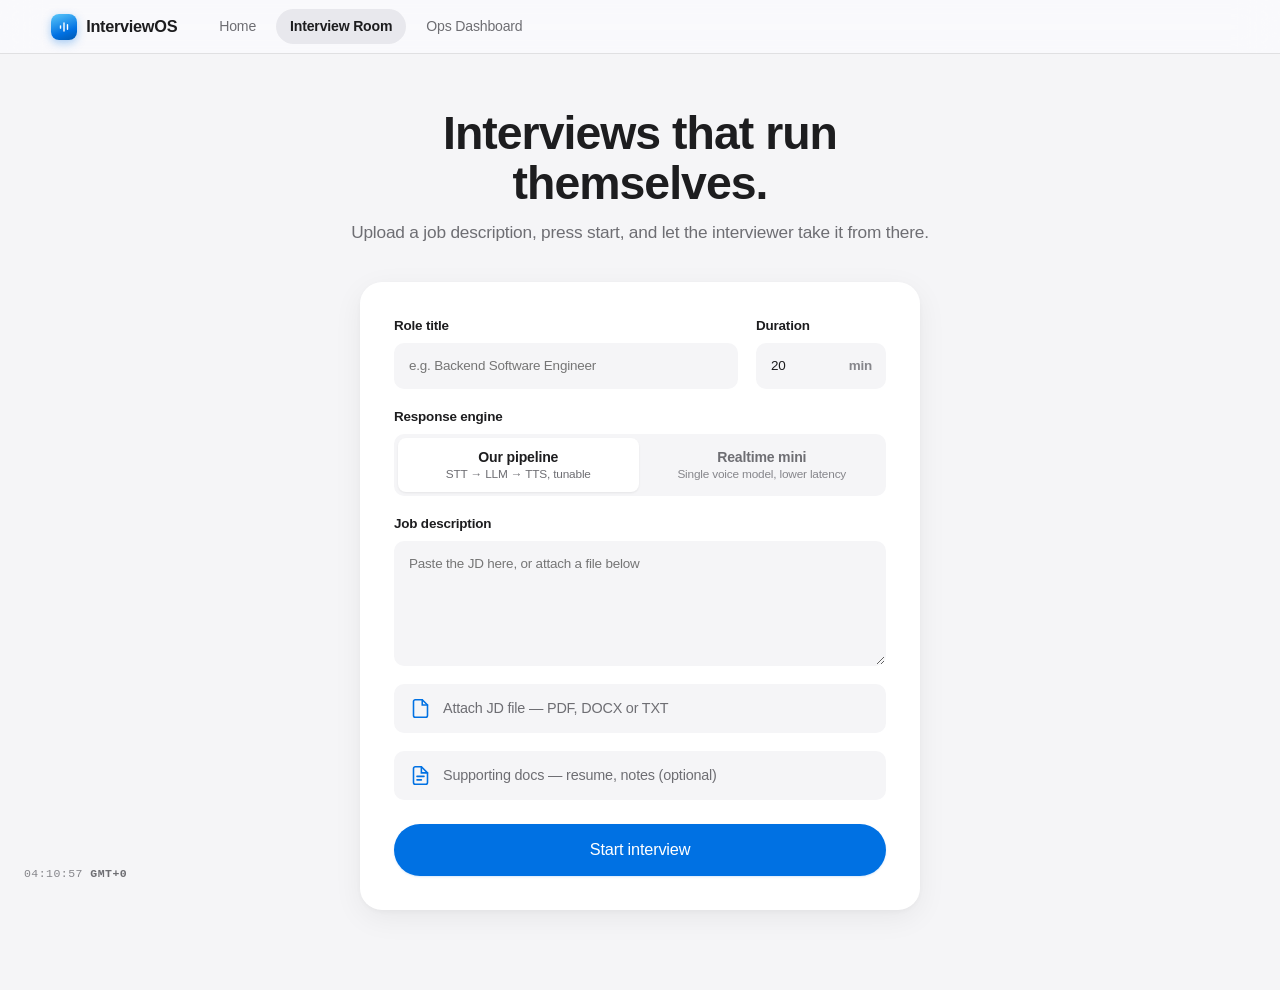
==== commit b3604764: "Add app-wide fluid FX layer and overhaul the ops dashboard - New static/fx.js: reactive canvas backg" ====
--- a/static/index.html
+++ b/static/index.html
@@ -5,8 +5,8 @@
 <meta name="viewport" content="width=device-width, initial-scale=1">
 <link rel="icon" type="image/svg+xml" href="/static/favicon.svg">
 <title>InterviewOS — Interview Room</title>
-<link rel="stylesheet" href="/static/theme.css?v=9">
-<link rel="stylesheet" href="/static/call.css?v=1">
+<link rel="stylesheet" href="/static/theme.css?v=13">
+<link rel="stylesheet" href="/static/call.css?v=2">
 <style>
   main { display: flex; flex-direction: column; align-items: center; padding: clamp(28px, 6vh, 64px) 20px 80px; }
 
@@ -62,6 +62,11 @@
 </style>
 </head>
 <body>
+  <canvas id="fx-canvas" aria-hidden="true"></canvas>
+  <div class="hud hud-left" id="hud-clock" aria-hidden="true"></div>
+  <div class="hud hud-right" id="hud-coords" aria-hidden="true">X 0000&nbsp;&nbsp;Y 0000</div>
+  <div id="cursor-dot" aria-hidden="true"></div>
+
   <header class="topnav">
     <a class="brand" href="/welcome">
       <span class="mark">
@@ -200,6 +205,7 @@
   </main>
 
   <script src="/static/call.js?v=2"></script>
-  <script src="/static/app.js?v=7"></script>
+  <script src="/static/app.js?v=8"></script>
+  <script src="/static/fx.js?v=3"></script>
 </body>
 </html>
--- a/static/theme.css
+++ b/static/theme.css
@@ -105,21 +105,31 @@
 }
 .badge::before { content: ""; width: 6px; height: 6px; border-radius: 50%; background: currentColor; }
 .badge.live { color: var(--green-deep); background: rgba(52, 199, 89, .14); }
+.badge.live::before { animation: live-breathe 1.6s ease-in-out infinite; }
+@keyframes live-breathe {
+  0%, 100% { box-shadow: 0 0 0 0 rgba(52, 199, 89, .55); }
+  50% { box-shadow: 0 0 0 4px rgba(52, 199, 89, 0); }
+}
 .badge.completed { color: var(--blue); background: var(--blue-soft); }
 .badge.disconnected { color: var(--orange-deep); background: rgba(255, 149, 0, .14); }
 .badge.created { color: var(--text-3); }
 
-/* ---------- buttons ---------- */
+/* ---------- buttons ----------
+   --mx/--my are set by fx.js's magnetic-pull effect (0px when idle/absent);
+   composing them into the transform here means the JS nudge never clobbers
+   the hover-lift/press-scale below it, regardless of pseudo-class state. */
 .btn-primary {
+  --mx: 0px; --my: 0px;
   display: inline-flex; align-items: center; justify-content: center; gap: 8px;
   background: var(--blue); color: #fff;
   font-weight: 500; font-size: 1.02rem;
   border: 0; border-radius: 980px; padding: 14px 26px; min-height: 50px;
   box-shadow: 0 1px 2px rgba(0, 113, 227, .15);
+  transform: translate(var(--mx), var(--my));
   transition: background .2s var(--ease), transform .15s var(--ease), box-shadow .2s var(--ease);
 }
-.btn-primary:hover:not(:disabled) { background: var(--blue-hover); transform: translateY(-1px); box-shadow: 0 8px 20px rgba(0, 113, 227, .3); }
-.btn-primary:active:not(:disabled) { transform: scale(.97); box-shadow: 0 1px 2px rgba(0, 113, 227, .15); }
+.btn-primary:hover:not(:disabled) { background: var(--blue-hover); transform: translate(var(--mx), var(--my)) translateY(-1px); box-shadow: 0 8px 20px rgba(0, 113, 227, .3); }
+.btn-primary:active:not(:disabled) { transform: translate(var(--mx), var(--my)) scale(.97); box-shadow: 0 1px 2px rgba(0, 113, 227, .15); }
 .btn-primary:disabled { opacity: .45; cursor: default; }
 .btn-primary.success { background: var(--green-deep); }
 
@@ -245,13 +255,15 @@
 
 /* ---------- "new x" pill button (new interview, add teammate, etc.) ---------- */
 .new-btn {
+  --mx: 0px; --my: 0px;
   display: inline-flex; align-items: center; justify-content: center; gap: 8px;
   background: var(--blue); color: #fff; font-weight: 600; font-size: .9rem;
   border: 0; border-radius: 12px; padding: 11px 16px;
+  transform: translate(var(--mx), var(--my));
   transition: background .2s var(--ease), transform .15s var(--ease), box-shadow .2s var(--ease);
 }
-.new-btn:hover { background: var(--blue-hover); transform: translateY(-1px); box-shadow: 0 8px 18px rgba(0, 113, 227, .28); }
-.new-btn:active { transform: scale(.96); }
+.new-btn:hover { background: var(--blue-hover); transform: translate(var(--mx), var(--my)) translateY(-1px); box-shadow: 0 8px 18px rgba(0, 113, 227, .28); }
+.new-btn:active { transform: translate(var(--mx), var(--my)) scale(.96); }
 
 /* ---------- modal (new interview, add teammate, change password, etc.) ----------
    Structure: .modal-scrim > .modal > form.field(s) + .actions, or a .link-result
@@ -345,6 +357,74 @@
   to { opacity: 0; transform: translateY(8px) scale(.96); }
 }
 
+/* ---------- fx layer: fluid background, custom cursor, HUD readouts ----------
+   Shared across every page, driven by static/fx.js. Markup (added once per
+   page, right after <body>):
+     <canvas id="fx-canvas" aria-hidden="true"></canvas>
+     <div class="hud hud-left" id="hud-clock" aria-hidden="true"></div>
+     <div class="hud hud-right" id="hud-coords" aria-hidden="true">X 0000  Y 0000</div>
+     <div id="cursor-dot" aria-hidden="true"></div> */
+#fx-canvas {
+  position: fixed; inset: 0; width: 100%; height: 100%;
+  z-index: -2; pointer-events: none;
+}
+
+.hud {
+  position: fixed; bottom: 20px; z-index: 50;
+  font: 500 .72rem/1 ui-monospace, SFMono-Regular, Menlo, Consolas, monospace;
+  color: var(--text-3); letter-spacing: .04em;
+  pointer-events: none; user-select: none;
+  opacity: 0; transition: opacity .5s var(--ease);
+}
+.hud.show { opacity: 1; }
+.hud-left { left: 24px; }
+.hud-right { right: 24px; font-variant-numeric: tabular-nums; }
+.hud b { color: var(--text-2); font-weight: 600; }
+
+#cursor-dot {
+  position: fixed; top: 0; left: 0; width: 16px; height: 16px; border-radius: 50%;
+  border: 1.5px solid var(--blue); background: rgba(0, 113, 227, .1);
+  pointer-events: none; z-index: 500; margin-left: -8px; margin-top: -8px;
+  transition: width .2s var(--ease), height .2s var(--ease), border-radius .2s var(--ease),
+              background .2s var(--ease), border-color .2s var(--ease), opacity .3s var(--ease);
+  opacity: 0;
+}
+#cursor-dot.show { opacity: 1; }
+#cursor-dot.hover { width: 46px; height: 46px; margin-left: -23px; margin-top: -23px; background: rgba(0, 113, 227, .12); }
+/* over text fields the dot morphs into a thin caret instead of disappearing
+   — it never hands off to the native cursor, so there's no flicker back to
+   the OS arrow when the pointer leaves the field afterward */
+#cursor-dot.text-mode {
+  width: 2px; height: 22px; margin-left: -1px; margin-top: -11px;
+  border-radius: 1px; border: none; background: var(--blue);
+}
+
+/* native cursor is hidden everywhere once fx.js confirms a fine pointer +
+   no prefers-reduced-motion (see fx.js) — touch/reduced-motion users never
+   lose their cursor. Must be a universal descendant rule + !important:
+   `cursor` on body alone only wins by inheritance, and inheritance loses to
+   ANY matching rule — including this file's own `button { cursor: pointer }`
+   and the browser's native text-cursor behavior on inputs/textareas. */
+body.fx-cursor, body.fx-cursor * { cursor: none !important; }
+
+/* hover highlight for text-like fields — the whole box lights up in the
+   theme blue, paired with the custom cursor's caret morph above, instead of
+   the field only reacting on focus. Applies everywhere (login, ops/team
+   modals, the test-room JD form, etc.) from one place. */
+input[type="text"]:hover, input[type="password"]:hover, input[type="number"]:hover,
+input[type="search"]:hover, input[type="email"]:hover, textarea:hover, select:hover {
+  border-color: var(--blue) !important;
+  box-shadow: 0 0 0 4px rgba(0, 113, 227, .14) !important;
+}
+
+.card h1 .word, .hero h1 .word, #done h1 .word, #view-title .word { display: inline-block; overflow: hidden; vertical-align: top; }
+.card h1 .word-inner, .hero h1 .word-inner, #done h1 .word-inner, #view-title .word-inner { display: inline-block; animation: word-in .55s var(--ease) both; }
+@keyframes word-in { from { transform: translateY(110%); } to { transform: translateY(0); } }
+
+@media (pointer: coarse) {
+  #cursor-dot, .hud { display: none; }
+}
+
 @media (prefers-reduced-motion: reduce) {
   *, *::before, *::after { animation-duration: .01ms !important; transition-duration: .01ms !important; }
 }
--- a/static/call.css
+++ b/static/call.css
@@ -17,6 +17,24 @@
   box-shadow: var(--shadow-2);
   min-height: min(68vh, 660px);
   display: grid; place-items: center;
+}
+/* the stage keeps its own gentle living background — the app-wide fluid
+   canvas pauses during a live call (see fx.js), so this independent, softer
+   drift keeps the room from feeling static without competing with the
+   avatar/rings, which already carry the speaking-state motion */
+.stage::before {
+  content: "";
+  position: absolute; inset: -10%;
+  background:
+    radial-gradient(420px 420px at 28% 22%, rgba(90, 200, 250, .14), transparent 65%),
+    radial-gradient(480px 480px at 76% 82%, rgba(0, 113, 227, .12), transparent 65%);
+  filter: blur(12px);
+  animation: stage-drift 20s ease-in-out infinite;
+  pointer-events: none;
+}
+@keyframes stage-drift {
+  0%, 100% { transform: translate(0, 0) scale(1); }
+  50% { transform: translate(3%, -2%) scale(1.05); }
 }
 
 .agent-visual { display: flex; flex-direction: column; align-items: center; gap: 18px; transform: translateY(-44px); }
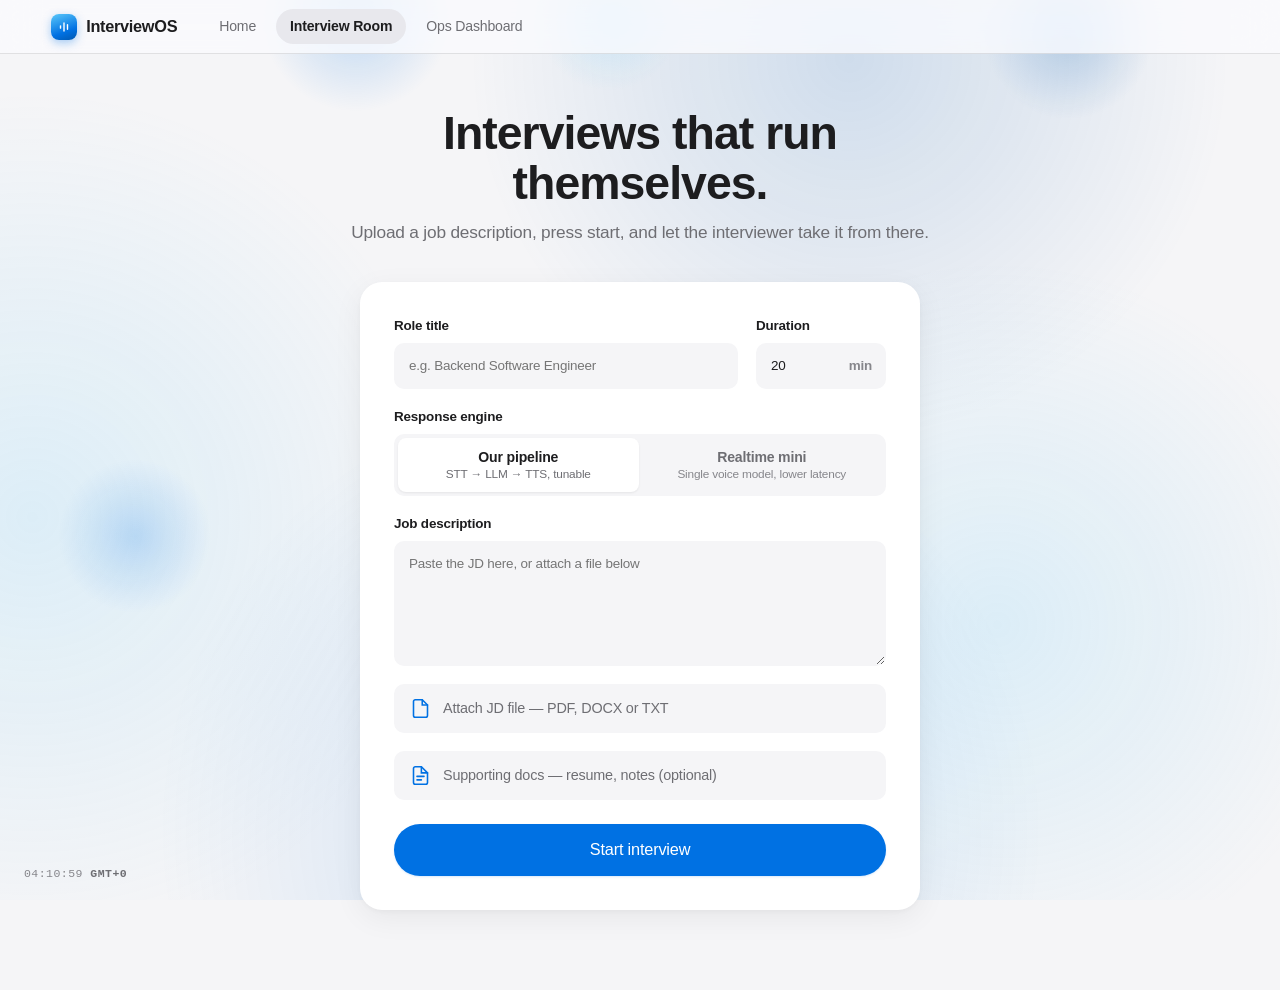
==== commit 9407b22b: "Remove console-style cursor selection box, fix number-spinner overlap - Reverted the cursor-tracked " ====
--- a/static/index.html
+++ b/static/index.html
@@ -5,7 +5,7 @@
 <meta name="viewport" content="width=device-width, initial-scale=1">
 <link rel="icon" type="image/svg+xml" href="/static/favicon.svg">
 <title>InterviewOS — Interview Room</title>
-<link rel="stylesheet" href="/static/theme.css?v=13">
+<link rel="stylesheet" href="/static/theme.css?v=16">
 <link rel="stylesheet" href="/static/call.css?v=2">
 <style>
   main { display: flex; flex-direction: column; align-items: center; padding: clamp(28px, 6vh, 64px) 20px 80px; }
@@ -206,6 +206,6 @@
 
   <script src="/static/call.js?v=2"></script>
   <script src="/static/app.js?v=8"></script>
-  <script src="/static/fx.js?v=3"></script>
+  <script src="/static/fx.js?v=6"></script>
 </body>
 </html>
--- a/static/theme.css
+++ b/static/theme.css
@@ -52,6 +52,11 @@
 
 button { font: inherit; cursor: pointer; letter-spacing: inherit; }
 input, textarea, select { font: inherit; letter-spacing: inherit; }
+/* hide the native number spinner — it collides with the "min" unit suffix
+   sitting in the same corner of the field (see .input-suffix) */
+input[type="number"] { -moz-appearance: textfield; }
+input[type="number"]::-webkit-outer-spin-button,
+input[type="number"]::-webkit-inner-spin-button { -webkit-appearance: none; margin: 0; }
 
 :focus-visible { outline: 3px solid rgba(0, 113, 227, .45); outline-offset: 2px; border-radius: 6px; }
 
@@ -192,6 +197,7 @@
 }
 .segmented label b { display: block; font-size: .88rem; font-weight: 600; line-height: 1.3; }
 .segmented label small { display: block; font-size: .74rem; font-weight: 400; color: var(--text-3); margin-top: 1px; line-height: 1.3; }
+.segmented input:not(:checked) + label:hover { background: rgba(0, 0, 0, .04); color: var(--text); }
 .segmented input:checked + label { background: var(--surface); color: var(--text); box-shadow: var(--shadow-1); }
 .segmented input:checked + label small { color: var(--text-2); }
 .segmented input:focus-visible + label { outline: 3px solid rgba(0, 113, 227, .45); outline-offset: 1px; }
@@ -390,7 +396,6 @@
   opacity: 0;
 }
 #cursor-dot.show { opacity: 1; }
-#cursor-dot.hover { width: 46px; height: 46px; margin-left: -23px; margin-top: -23px; background: rgba(0, 113, 227, .12); }
 /* over text fields the dot morphs into a thin caret instead of disappearing
    — it never hands off to the native cursor, so there's no flicker back to
    the OS arrow when the pointer leaves the field afterward */
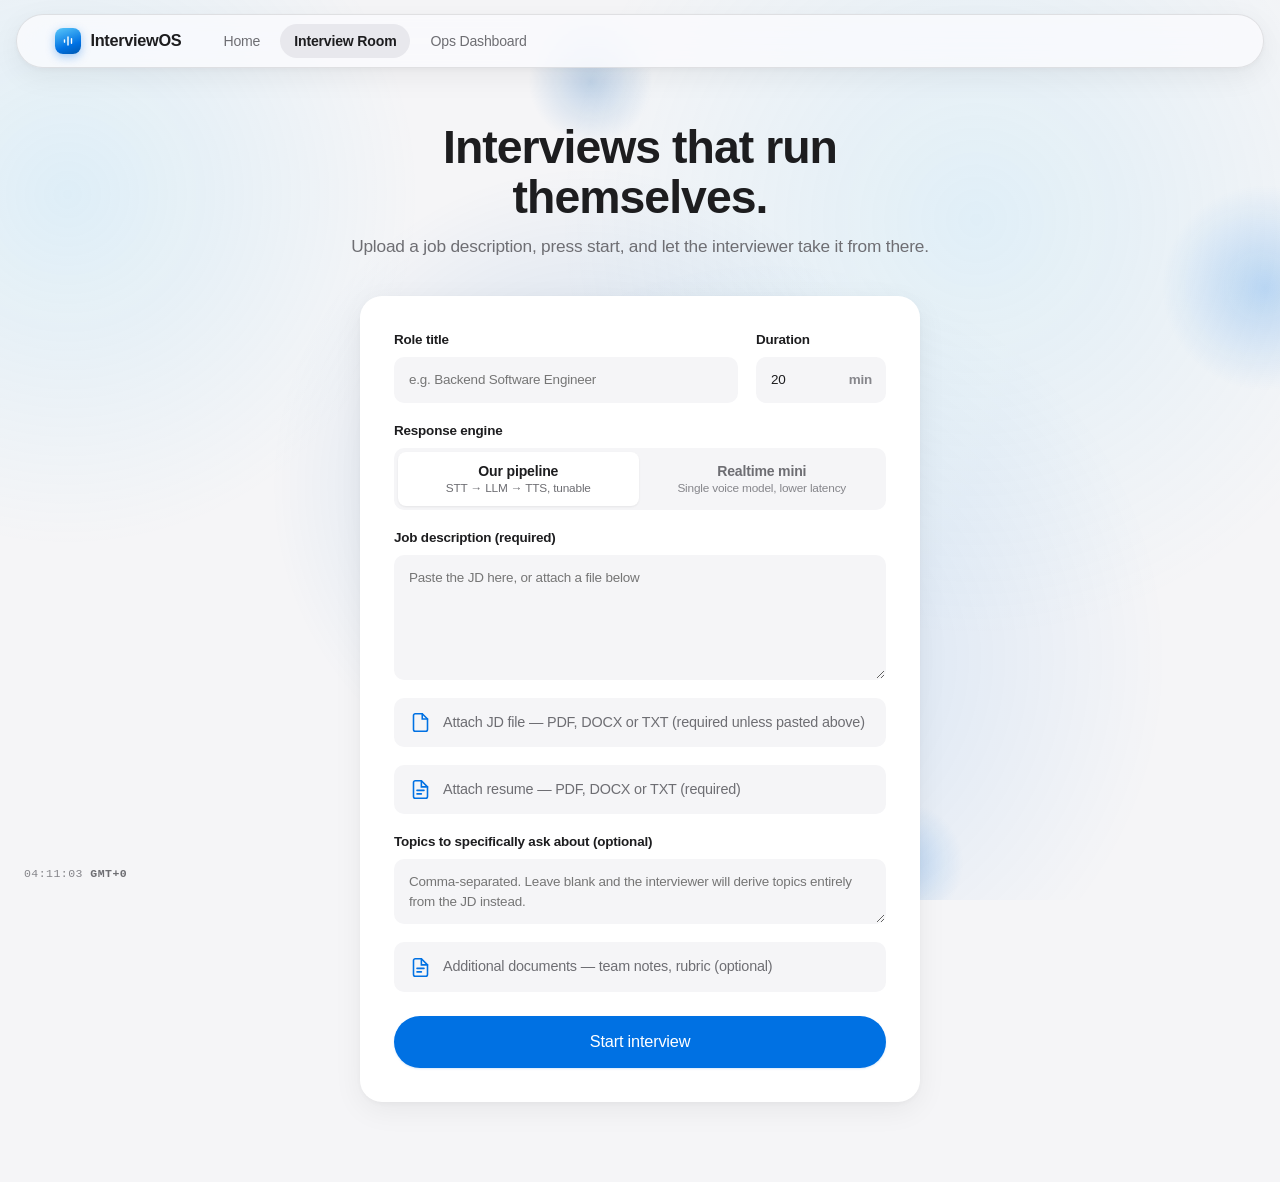
==== commit 191968d0: "Require role/JD/resume per session, fix topic pacing and barge-in double-counting, add cost estimati" ====
--- a/static/index.html
+++ b/static/index.html
@@ -5,7 +5,7 @@
 <meta name="viewport" content="width=device-width, initial-scale=1">
 <link rel="icon" type="image/svg+xml" href="/static/favicon.svg">
 <title>InterviewOS — Interview Room</title>
-<link rel="stylesheet" href="/static/theme.css?v=16">
+<link rel="stylesheet" href="/static/theme.css?v=26">
 <link rel="stylesheet" href="/static/call.css?v=2">
 <style>
   main { display: flex; flex-direction: column; align-items: center; padding: clamp(28px, 6vh, 64px) 20px 80px; }
@@ -41,9 +41,9 @@
     border-radius: var(--radius-sm);
     padding: 14px 16px; cursor: pointer; color: var(--text-2); font-size: .9rem;
     background: var(--fill);
-    transition: background .2s var(--ease);
-  }
-  .dropzone:hover, .dropzone.drag { background: var(--blue-soft); }
+    transition: background .2s var(--ease), transform .18s var(--ease), box-shadow .18s var(--ease);
+  }
+  .dropzone:hover, .dropzone.drag { background: var(--blue-soft); transform: translateY(-1px); box-shadow: 0 6px 18px rgba(0, 113, 227, .16); }
   .dropzone svg { flex: none; color: var(--blue); }
   .dropzone input { display: none; }
   .dropzone .files { color: var(--text); font-weight: 600; }
@@ -84,9 +84,22 @@
     </nav>
     <div class="spacer"></div>
     <div class="user-chip" id="user-chip" hidden>
-      <span class="av" id="chip-av"></span>
-      <span class="name" id="chip-name"></span>
-      <button class="logout" id="logout-btn" type="button">Log out</button>
+      <button class="chip-trigger" id="chip-trigger" type="button" aria-haspopup="true" aria-expanded="false">
+        <span class="av" id="chip-av"></span>
+        <span class="name" id="chip-name"></span>
+        <svg class="chevron" width="12" height="12" viewBox="0 0 24 24" fill="none" stroke="currentColor" stroke-width="2.2" stroke-linecap="round" stroke-linejoin="round" aria-hidden="true"><path d="M6 9l6 6 6-6"/></svg>
+      </button>
+      <div class="user-menu" id="user-menu" role="menu">
+        <button type="button" id="change-pw-btn" role="menuitem">
+          <svg width="16" height="16" viewBox="0 0 24 24" fill="none" stroke="currentColor" stroke-width="1.8" stroke-linecap="round" aria-hidden="true"><rect x="4" y="10" width="16" height="10" rx="2"/><path d="M8 10V7a4 4 0 0 1 8 0v3"/></svg>
+          Change password
+        </button>
+        <hr>
+        <button type="button" class="danger" id="logout-btn" role="menuitem">
+          <svg width="16" height="16" viewBox="0 0 24 24" fill="none" stroke="currentColor" stroke-width="1.8" stroke-linecap="round" aria-hidden="true"><path d="M9 21H5a2 2 0 0 1-2-2V5a2 2 0 0 1 2-2h4"/><path d="M16 17l5-5-5-5"/><path d="M21 12H9"/></svg>
+          Log out
+        </button>
+      </div>
     </div>
   </header>
 
@@ -100,7 +113,7 @@
       <form id="setup">
         <div class="row">
           <label class="field">Role title
-            <input type="text" name="role" placeholder="e.g. Backend Software Engineer" autocomplete="off">
+            <input type="text" name="role" placeholder="e.g. Backend Software Engineer" autocomplete="off" required>
           </label>
           <label class="field">Duration
             <div class="input-suffix">
@@ -118,17 +131,25 @@
             <label for="eng-realtime"><b>Realtime mini</b><small>Single voice model, lower latency</small></label>
           </div>
         </div>
-        <label class="field">Job description
+        <label class="field">Job description (required)
           <textarea name="jd_text" rows="5" placeholder="Paste the JD here, or attach a file below"></textarea>
         </label>
         <label class="dropzone" id="jd-drop">
           <svg width="21" height="21" viewBox="0 0 24 24" fill="none" stroke="currentColor" stroke-width="1.8" stroke-linecap="round" aria-hidden="true"><path d="M14 2H6a2 2 0 0 0-2 2v16a2 2 0 0 0 2 2h12a2 2 0 0 0 2-2V8z"/><path d="M14 2v6h6"/></svg>
-          <span data-empty="Attach JD file — PDF, DOCX or TXT">Attach JD file — PDF, DOCX or TXT</span>
+          <span data-empty="Attach JD file — PDF, DOCX or TXT (required unless pasted above)">Attach JD file — PDF, DOCX or TXT (required unless pasted above)</span>
           <input type="file" name="jd_file" accept=".pdf,.docx,.txt,.md">
+        </label>
+        <label class="dropzone" id="resume-drop">
+          <svg width="21" height="21" viewBox="0 0 24 24" fill="none" stroke="currentColor" stroke-width="1.8" stroke-linecap="round" aria-hidden="true"><path d="M13 2H6a2 2 0 0 0-2 2v16a2 2 0 0 0 2 2h12a2 2 0 0 0 2-2V9z"/><path d="M13 2v7h7"/><path d="M8 13h8M8 17h5"/></svg>
+          <span data-empty="Attach resume — PDF, DOCX or TXT (required)">Attach resume — PDF, DOCX or TXT (required)</span>
+          <input type="file" name="resume_file" accept=".pdf,.docx,.txt,.md">
+        </label>
+        <label class="field">Topics to specifically ask about (optional)
+          <textarea name="topics" rows="2" placeholder="Comma-separated. Leave blank and the interviewer will derive topics entirely from the JD instead."></textarea>
         </label>
         <label class="dropzone" id="docs-drop">
           <svg width="21" height="21" viewBox="0 0 24 24" fill="none" stroke="currentColor" stroke-width="1.8" stroke-linecap="round" aria-hidden="true"><path d="M13 2H6a2 2 0 0 0-2 2v16a2 2 0 0 0 2 2h12a2 2 0 0 0 2-2V9z"/><path d="M13 2v7h7"/><path d="M8 13h8M8 17h5"/></svg>
-          <span data-empty="Supporting docs — resume, notes (optional)">Supporting docs — resume, notes (optional)</span>
+          <span data-empty="Additional documents — team notes, rubric (optional)">Additional documents — team notes, rubric (optional)</span>
           <input type="file" name="docs" accept=".pdf,.docx,.txt,.md" multiple>
         </label>
         <button id="start" type="submit" class="btn-primary">Start interview</button>
@@ -204,8 +225,34 @@
     </section>
   </main>
 
+  <div class="modal-scrim" id="pw-scrim" hidden>
+    <div class="modal">
+      <form id="pw-form">
+        <h3>Change password</h3>
+        <div class="sub">Choose a new password for your own account.</div>
+        <div style="display:flex; flex-direction:column; gap:16px;">
+          <label class="field">Current password
+            <input type="password" name="current_password" autocomplete="current-password" required>
+          </label>
+          <label class="field">New password
+            <input type="password" name="new_password" autocomplete="new-password" minlength="8" required>
+          </label>
+          <label class="field">Confirm new password
+            <input type="password" name="confirm_password" autocomplete="new-password" minlength="8" required>
+          </label>
+        </div>
+        <div class="err" id="pw-err" role="alert" hidden style="color:var(--red-deep); font-size:.86rem; margin-top:14px;"></div>
+        <div class="err" id="pw-success" role="status" hidden style="color:var(--green-deep); font-size:.86rem; margin-top:14px;">Password updated.</div>
+        <div class="actions">
+          <button type="button" class="btn-secondary" id="pw-cancel">Cancel</button>
+          <button type="submit" class="btn-primary" id="pw-submit">Update password</button>
+        </div>
+      </form>
+    </div>
+  </div>
+
   <script src="/static/call.js?v=2"></script>
-  <script src="/static/app.js?v=8"></script>
-  <script src="/static/fx.js?v=6"></script>
+  <script src="/static/app.js?v=9"></script>
+  <script src="/static/fx.js?v=11"></script>
 </body>
 </html>
--- a/static/theme.css
+++ b/static/theme.css
@@ -65,13 +65,16 @@
 /* ---------- frosted top navigation ---------- */
 .topnav {
   display: flex; align-items: center; gap: 28px;
-  padding: 0 max(22px, 4vw);
+  padding: 0 max(20px, 3vw);
   height: 54px;
+  margin: 14px 16px 0;
   background: rgba(251, 251, 253, .82);
   backdrop-filter: saturate(1.8) blur(20px);
   -webkit-backdrop-filter: saturate(1.8) blur(20px);
-  border-bottom: .5px solid var(--hairline);
-  position: sticky; top: 0; z-index: 100;
+  border: 1px solid var(--hairline);
+  border-radius: 999px;
+  box-shadow: var(--shadow-2);
+  position: sticky; top: 14px; z-index: 100;
 }
 .topnav .brand {
   display: flex; align-items: center; gap: 9px;
@@ -197,42 +200,99 @@
 }
 .segmented label b { display: block; font-size: .88rem; font-weight: 600; line-height: 1.3; }
 .segmented label small { display: block; font-size: .74rem; font-weight: 400; color: var(--text-3); margin-top: 1px; line-height: 1.3; }
-.segmented input:not(:checked) + label:hover { background: rgba(0, 0, 0, .04); color: var(--text); }
+.segmented input:not(:checked) + label:hover { background: rgba(0, 0, 0, .04); color: var(--text); box-shadow: 0 2px 8px rgba(0, 113, 227, .12); }
 .segmented input:checked + label { background: var(--surface); color: var(--text); box-shadow: var(--shadow-1); }
 .segmented input:checked + label small { color: var(--text-2); }
 .segmented input:focus-visible + label { outline: 3px solid rgba(0, 113, 227, .45); outline-offset: 1px; }
 
 /* ---------- stat tiles (ops dashboard sidebar + welcome home) ---------- */
-.stats { display: grid; grid-template-columns: repeat(3, 1fr); gap: 12px; }
+/* ---------- stats: one unified tile, divided into segments ----------
+   Was three separate boxed tiles; now a single card (matching the rest of
+   the app's one-surface-per-group language) with a hairline divider
+   between each number instead of a gap. The whole card tilts/lifts on
+   hover (see fx.js), not each segment individually. */
+.stats {
+  display: flex; background: var(--surface); border-radius: var(--radius-lg);
+  box-shadow: var(--shadow-1);
+  transition: box-shadow .25s var(--ease);
+  animation: step-in .4s var(--ease) backwards;
+  overflow: hidden;
+}
+.stats:hover { box-shadow: 0 3px 10px rgba(0, 113, 227, .1), 0 8px 22px rgba(0, 113, 227, .14); }
 .stat {
-  border-radius: var(--radius);
-  padding: 15px 16px 13px;
-  background: var(--surface);
-  box-shadow: var(--shadow-1);
-  transition: transform .25s var(--ease), box-shadow .25s var(--ease);
-  animation: step-in .4s var(--ease) both;
-}
-.stat:nth-child(2) { animation-delay: .05s; }
-.stat:nth-child(3) { animation-delay: .1s; }
-.stat:hover { transform: translateY(-2px); box-shadow: var(--shadow-2); }
+  position: relative;
+  flex: 1; text-align: center;
+  padding: 16px 16px 14px;
+}
+.stat:not(:last-child)::after {
+  content: ""; position: absolute; right: 0; top: 22%; bottom: 22%; width: 1px;
+  background: var(--hairline);
+}
 .stat b { display: block; font-size: 1.65rem; font-weight: 700; letter-spacing: -.03em; font-variant-numeric: tabular-nums; line-height: 1.2; }
 .stat span { font-size: .68rem; font-weight: 600; letter-spacing: .05em; color: var(--text-3); text-transform: uppercase; }
 .stat.live-stat b { color: var(--green-deep); }
 .stat.done-stat b { color: var(--blue); }
 
-/* ---------- user chip (topnav, logged-in state) ---------- */
-.user-chip { display: flex; align-items: center; gap: 10px; }
+/* clickable variant (ops dashboard: each segment doubles as a status
+   filter toggle) — scoped to <button> so the plain <div> stats on the
+   welcome page stay inert display-only tiles */
+button.stat {
+  font: inherit; color: inherit; border: 0; background: transparent; cursor: pointer;
+  transition: background .18s var(--ease), box-shadow .18s var(--ease);
+}
+button.stat:hover { background: rgba(0, 113, 227, .05); }
+button.stat.active { background: rgba(0, 113, 227, .09); box-shadow: inset 0 -3px 0 var(--blue); }
+button.stat.active b { color: var(--blue); }
+button.stat.active.live-stat b { color: var(--green-deep); }
+
+/* ---------- user chip (topnav, logged-in state) ----------
+   Markup: .user-chip > .chip-trigger (avatar+name+chevron button) + .user-menu
+   (dropdown with Change password / Log out). Toggled by fx.js. */
+.user-chip { position: relative; display: flex; align-items: center; }
+.user-chip .chip-trigger {
+  display: flex; align-items: center; gap: 9px;
+  background: none; border: 0; padding: 5px 9px 5px 5px; border-radius: 999px;
+  transition: background .2s var(--ease);
+}
+.user-chip .chip-trigger:hover { background: var(--fill-2); }
 .user-chip .av {
   width: 30px; height: 30px; border-radius: 50%;
   display: grid; place-items: center; font-weight: 600; font-size: .8rem; color: #fff;
 }
 .user-chip .name { font-size: .88rem; font-weight: 500; color: var(--text); }
-.user-chip button.logout {
-  background: var(--fill-2); border: 0; border-radius: 999px; color: var(--text-2);
-  font-size: .8rem; font-weight: 500; padding: 6px 13px;
-  transition: background .2s var(--ease), color .2s var(--ease);
-}
-.user-chip button.logout:hover { background: #dedee3; color: var(--text); }
+.user-chip .chevron { color: var(--text-3); transition: transform .2s var(--ease); }
+.user-chip.open .chevron { transform: rotate(180deg); }
+
+.user-menu {
+  /* top/left are set in px by fx.js (from the trigger's getBoundingClientRect)
+     right before opening — fixed positioning computed from real viewport
+     coordinates sidesteps any ambiguity from ancestor stacking/containing-
+     block quirks (sticky topnav, backdrop-filter, etc.) that made `position:
+     absolute; right: 0` anchor to the wrong box. */
+  position: fixed; min-width: 220px;
+  background: rgba(251, 251, 253, .92);
+  backdrop-filter: saturate(1.8) blur(20px); -webkit-backdrop-filter: saturate(1.8) blur(20px);
+  border: 1px solid var(--hairline);
+  border-radius: var(--radius-lg); box-shadow: var(--shadow-3);
+  padding: 6px; display: flex; flex-direction: column; gap: 1px;
+  transform-origin: top right;
+  opacity: 0; transform: scaleY(.75) translateY(-4px); pointer-events: none;
+  transition: opacity .15s var(--ease), transform .22s cubic-bezier(.16, 1, .3, 1);
+  z-index: 300;
+}
+.user-chip.open .user-menu { opacity: 1; transform: scaleY(1) translateY(0); pointer-events: auto; }
+.user-menu button {
+  display: flex; align-items: center; gap: 10px; width: 100%; text-align: left;
+  background: none; border: 0; padding: 10px 11px; border-radius: var(--radius-sm);
+  font-size: .88rem; font-weight: 500; color: var(--text);
+  transition: background .15s var(--ease);
+}
+.user-menu button svg { flex: none; color: var(--text-3); }
+.user-menu button:hover { background: var(--fill-2); }
+.user-menu button.danger { color: var(--red-deep); }
+.user-menu button.danger svg { color: var(--red-deep); }
+.user-menu button.danger:hover { background: rgba(255, 59, 48, .1); }
+.user-menu hr { border: 0; border-top: .5px solid var(--hairline); margin: 4px 3px; }
 
 /* ---------- welcome page: big nav-choice cards ---------- */
 .nav-cards {
@@ -244,13 +304,14 @@
   flex: 1 1 260px; max-width: 320px;
   background: var(--surface); border-radius: var(--radius-lg); box-shadow: var(--shadow-2);
   padding: 30px; text-decoration: none; color: var(--text);
-  transition: transform .25s var(--ease), box-shadow .25s var(--ease);
-  animation: step-in .4s var(--ease) both;
+  transition: transform .2s var(--ease), box-shadow .25s var(--ease);
+  animation: step-in .4s var(--ease) backwards;
 }
 .nav-card:nth-child(2) { animation-delay: .05s; }
 .nav-card:nth-child(3) { animation-delay: .1s; }
-.nav-card:hover { transform: translateY(-4px); box-shadow: var(--shadow-3); }
-.nav-card:active { transform: translateY(-1px) scale(.99); }
+/* transform is driven by fx.js's tilt effect while hovering (see the
+   TILT_CONFIG delegation) — this rule only supplies the resting glow */
+.nav-card:hover { box-shadow: 0 4px 14px rgba(0, 113, 227, .12), 0 20px 46px rgba(0, 113, 227, .18); }
 .nav-card .glyph { margin: 0; width: 52px; height: 52px; }
 .nav-card h3 { font-size: 1.15rem; }
 .nav-card p { color: var(--text-2); font-size: .9rem; line-height: 1.45; }
@@ -264,7 +325,7 @@
   --mx: 0px; --my: 0px;
   display: inline-flex; align-items: center; justify-content: center; gap: 8px;
   background: var(--blue); color: #fff; font-weight: 600; font-size: .9rem;
-  border: 0; border-radius: 12px; padding: 11px 16px;
+  border: 0; border-radius: 980px; padding: 11px 18px;
   transform: translate(var(--mx), var(--my));
   transition: background .2s var(--ease), transform .15s var(--ease), box-shadow .2s var(--ease);
 }
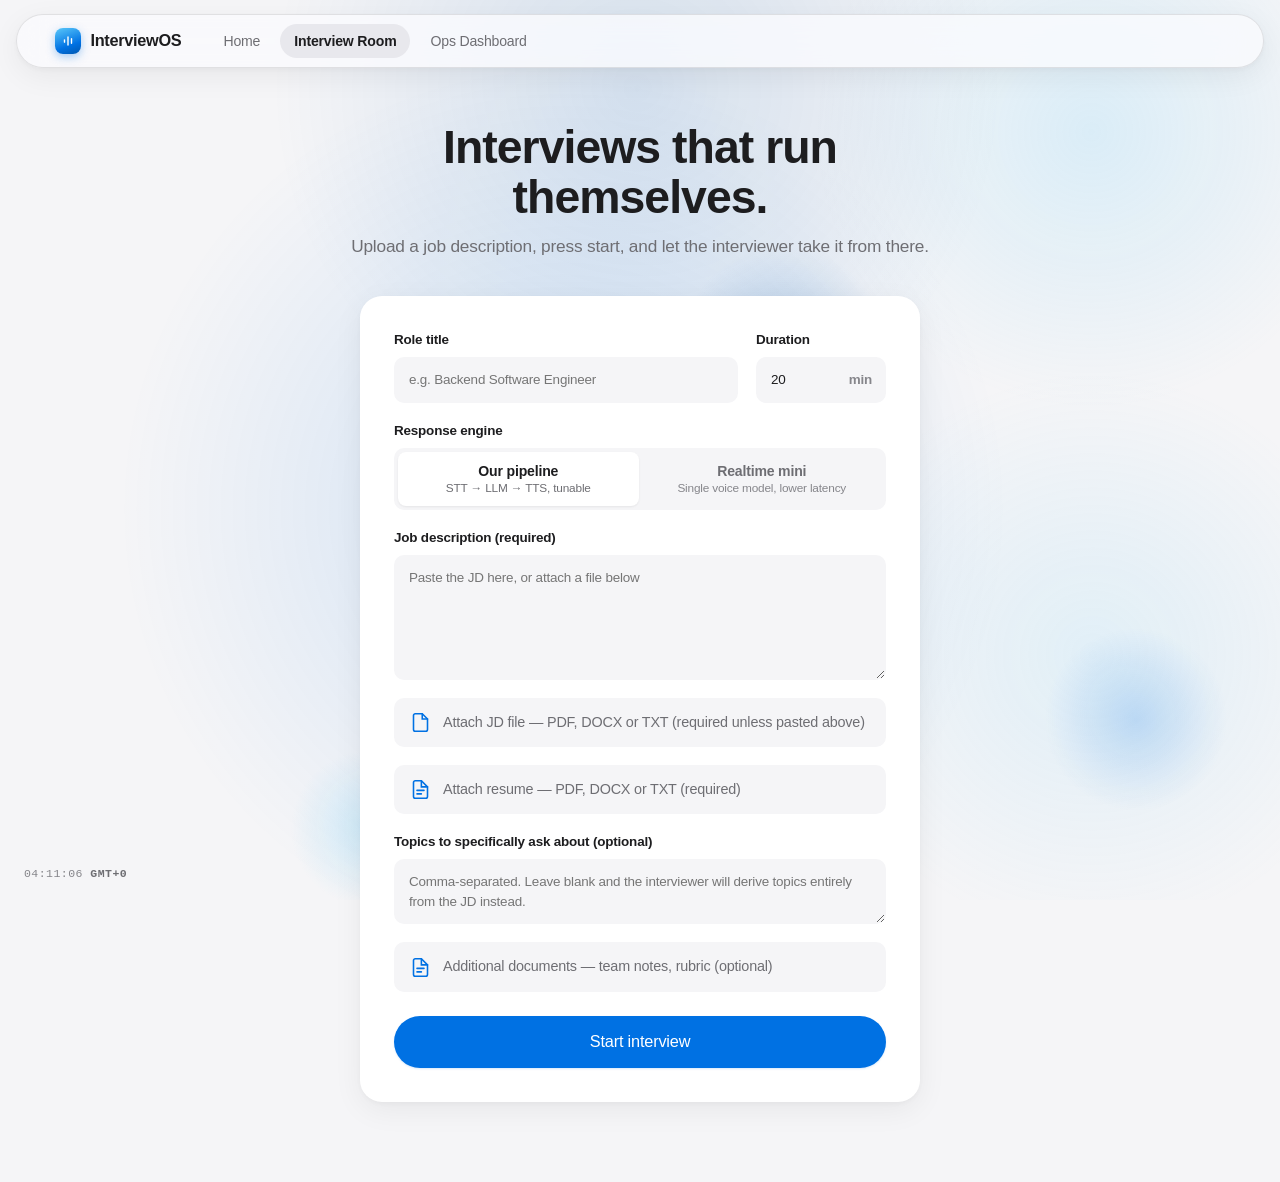
==== commit 31b3c1a4: "Add candidate applications + HR approval flow Candidates can now discover and apply to open roles vi" ====
--- a/static/index.html
+++ b/static/index.html
@@ -81,6 +81,7 @@
       <a href="/test-room" class="active nav-guard" aria-current="page">Interview Room</a>
       <a href="/ops" class="nav-guard">Ops Dashboard</a>
       <a href="/team" class="nav-guard" id="nav-team" hidden>Manage Team</a>
+      <a href="/hr" class="nav-guard" id="nav-hr" hidden>HR</a>
     </nav>
     <div class="spacer"></div>
     <div class="user-chip" id="user-chip" hidden>
